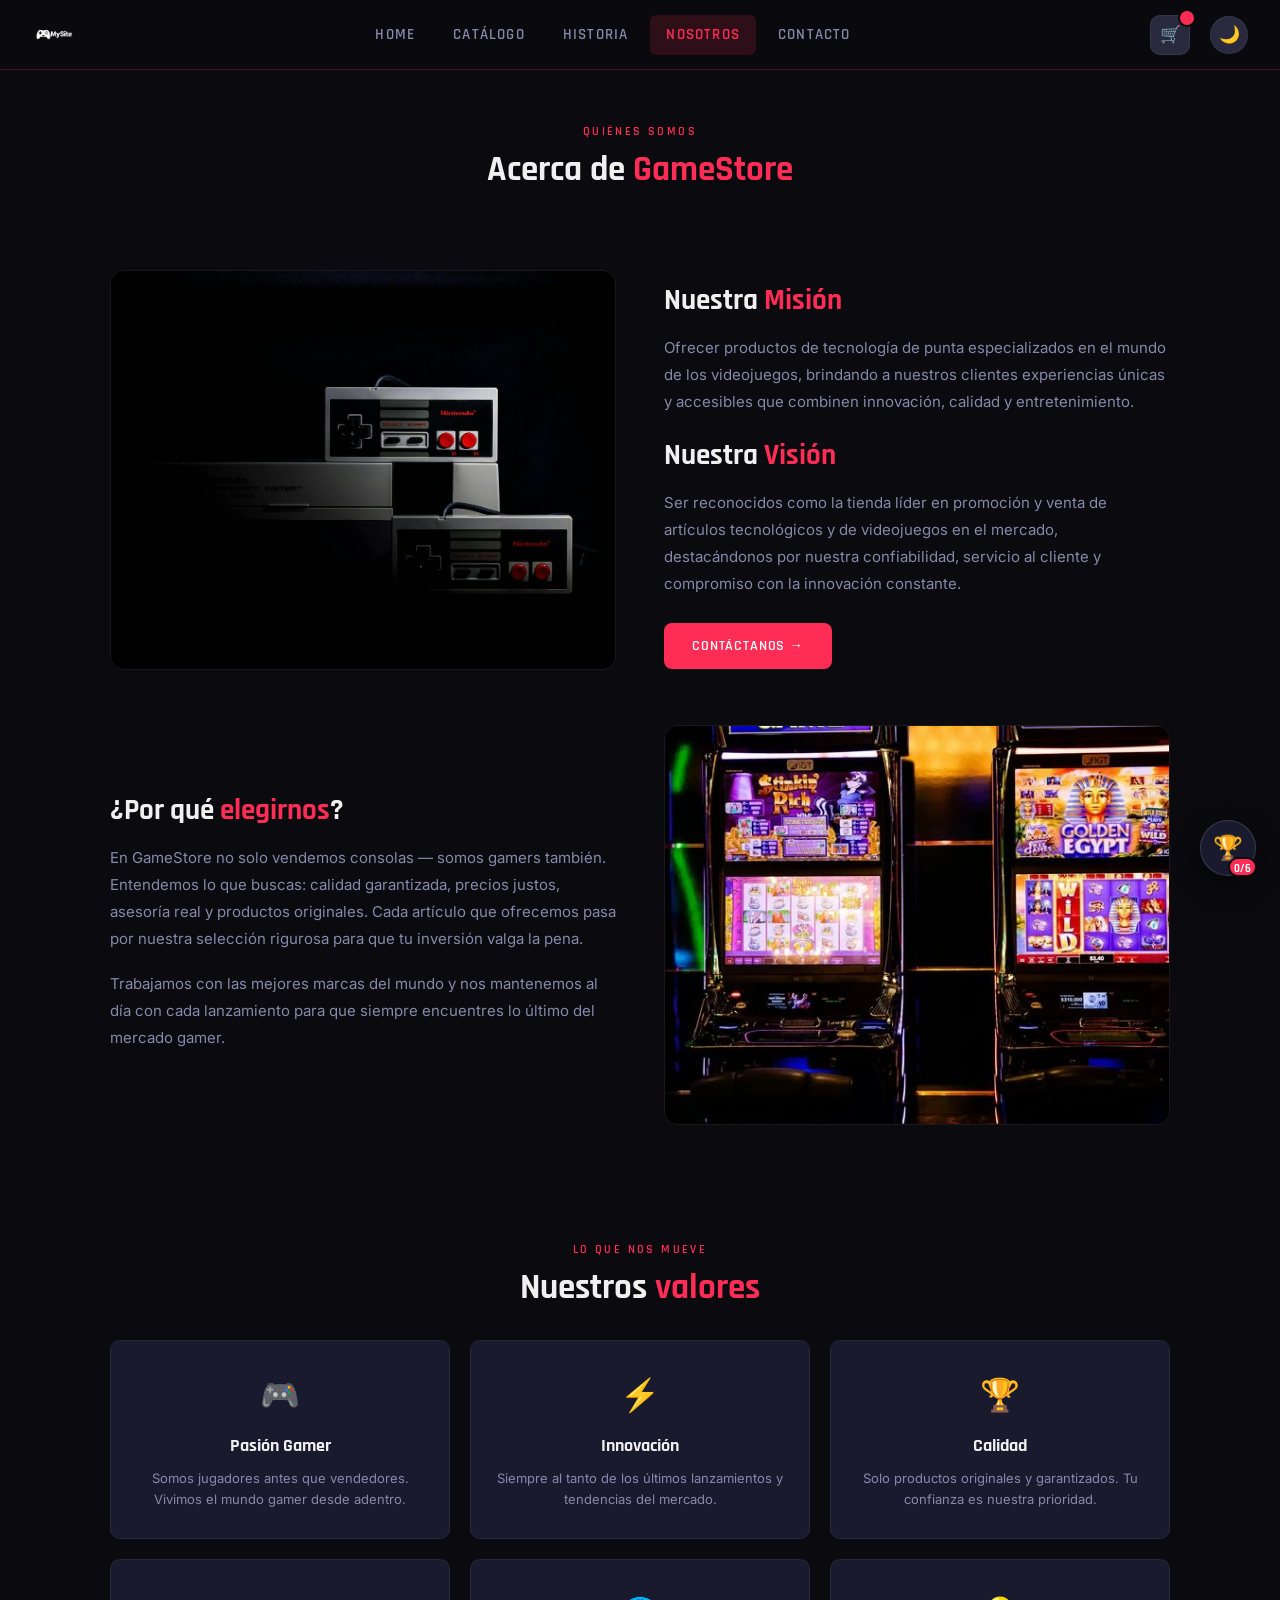
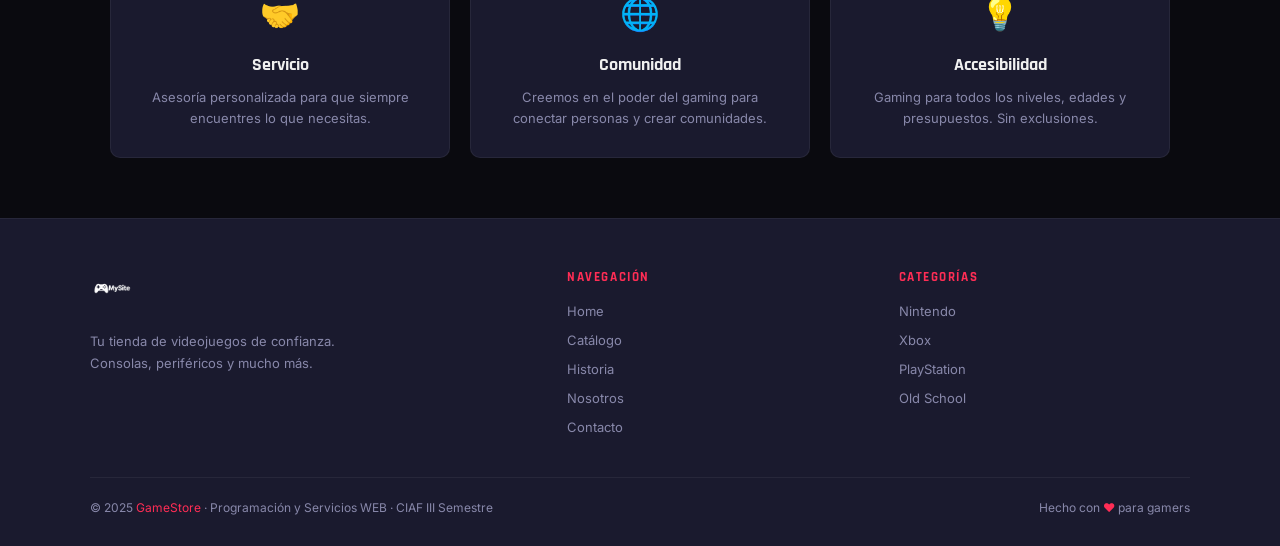
==== acerca_de.html @ be77206f "centrar texto catalogo carrusel de comnetarios visual todo" ====
<!DOCTYPE html>
<html lang="es">
<head>
  <meta charset="UTF-8" />
  <meta name="viewport" content="width=device-width, initial-scale=1.0" />
  <!-- Aplica el tema guardado ANTES de pintar la página, para evitar parpadeo -->
  <script>
  (function () {
    try {
      var t = localStorage.getItem('gs-theme');
      if (t === 'light') { document.documentElement.setAttribute('data-theme', 'light'); }
    } catch (e) {}
  })();
  </script>
  <title>GameStore — Nosotros</title>

  <!-- SEO -->
  <meta name="description" content="Conoce GameStore: la tienda de confianza para gamers de toda edad y generación. Pasión gamer, calidad garantizada." />
  <link rel="canonical" href="https://gamestore-web-tau.vercel.app/acerca_de.html" />

  <!-- Open Graph (Facebook, WhatsApp, LinkedIn...) -->
  <meta property="og:type" content="website" />
  <meta property="og:site_name" content="GameStore" />
  <meta property="og:title" content="Sobre GameStore — Pasión gamer, calidad garantizada" />
  <meta property="og:description" content="Conoce GameStore: la tienda de confianza para gamers de toda edad y generación. Pasión gamer, calidad garantizada." />
  <meta property="og:image" content="https://gamestore-web-tau.vercel.app/IMAGENES/og-image.jpg" />
  <meta property="og:image:width" content="1200" />
  <meta property="og:image:height" content="630" />
  <meta property="og:url" content="https://gamestore-web-tau.vercel.app/acerca_de.html" />
  <meta property="og:locale" content="es_CO" />

  <!-- Twitter / X Card -->
  <meta name="twitter:card" content="summary_large_image" />
  <meta name="twitter:title" content="Sobre GameStore — Pasión gamer, calidad garantizada" />
  <meta name="twitter:description" content="Conoce GameStore: la tienda de confianza para gamers de toda edad y generación. Pasión gamer, calidad garantizada." />
  <meta name="twitter:image" content="https://gamestore-web-tau.vercel.app/IMAGENES/og-image.jpg" />

  <!-- Favicon -->
  <link rel="icon" type="image/x-icon" href="IMAGENES/favicon.ico" />
  <link rel="icon" type="image/png" sizes="32x32" href="IMAGENES/favicon-32x32.png" />
  <link rel="icon" type="image/png" sizes="16x16" href="IMAGENES/favicon-16x16.png" />
  <link rel="apple-touch-icon" sizes="180x180" href="IMAGENES/apple-touch-icon.png" />
  <link rel="manifest" href="site.webmanifest" />
  <meta name="theme-color" content="#ff2d55" />
  <link rel="preconnect" href="https://fonts.googleapis.com" />
  <link rel="preconnect" href="https://fonts.gstatic.com" crossorigin />
  <link rel="stylesheet" href="https://fonts.googleapis.com/css2?family=Rajdhani:wght@500;600;700&family=Inter:wght@300;400;500;600&display=swap" />
  <link rel="stylesheet" href="estilos.css" />
</head>
<body>

  <!-- NAVBAR -->
  <a href="#main-content" class="skip-link">Saltar al contenido</a>

  <nav class="navbar">
    <a href="inicio.html" class="logo">
      <picture><source srcset="IMAGENES/mysite.webp" type="image/webp" /><img src="IMAGENES/mysite.png" alt="GameStore" class="MySiteGamesLogo" width="240" height="240" /></picture>
    </a>
    <button class="menu-toggle" id="menuToggle" aria-label="Abrir menú de navegación" aria-expanded="false" aria-controls="menu">☰</button>
    <div class="menu" id="menu">
      <a href="inicio.html">Home</a>
      <a href="grillas.html">Catálogo</a>
      <a href="historia.html">Historia</a>
      <a href="acerca_de.html" class="active">Nosotros</a>
      <a href="contacto.html">Contacto</a>
    </div>
    <div class="navbar-actions">
      <button class="theme-toggle" id="themeToggle" aria-label="Cambiar a modo claro" title="Cambiar tema">🌙</button>
    </div>
  </nav>

  <!-- HEADER -->
  <div class="section-title reveal section-title--flush-top" id="main-content">
    <span class="eyebrow">Quiénes somos</span>
    <h2>Acerca de <span>GameStore</span></h2>
  </div>

  <!-- MISIÓN + IMAGEN -->
  <div class="about-hero reveal">
    <picture><source srcset="IMAGENES/pexels-tombrand-1637438.webp" type="image/webp" /><img src="IMAGENES/pexels-tombrand-1637438.jpg" alt="Nuestra misión" width="1400" height="933" loading="lazy" /></picture>
    <div class="about-text">
      <h2>Nuestra <span>Misión</span></h2>
      <p>
        Ofrecer productos de tecnología de punta especializados en el mundo de los videojuegos,
        brindando a nuestros clientes experiencias únicas y accesibles que combinen innovación,
        calidad y entretenimiento.
      </p>
      <h2>Nuestra <span>Visión</span></h2>
      <p>
        Ser reconocidos como la tienda líder en promoción y venta de artículos tecnológicos y de
        videojuegos en el mercado, destacándonos por nuestra confiabilidad, servicio al cliente
        y compromiso con la innovación constante.
      </p>
      <a href="contacto.html" class="btn-primary btn-primary--spaced">Contáctanos →</a>
    </div>
  </div>

  <!-- VISIÓN + IMAGEN (invertida) -->
  <div class="about-hero reveal about-hero--flush-top">
    <div class="about-text">
      <h2>¿Por qué <span>elegirnos</span>?</h2>
      <p>
        En GameStore no solo vendemos consolas — somos gamers también. Entendemos lo que buscas:
        calidad garantizada, precios justos, asesoría real y productos originales. Cada artículo
        que ofrecemos pasa por nuestra selección rigurosa para que tu inversión valga la pena.
      </p>
      <p>
        Trabajamos con las mejores marcas del mundo y nos mantenemos al día con cada lanzamiento
        para que siempre encuentres lo último del mercado gamer.
      </p>
    </div>
    <picture><source srcset="IMAGENES/pexels-viniciusvieirafotografia-29825629.webp" type="image/webp" /><img src="IMAGENES/pexels-viniciusvieirafotografia-29825629.jpg" alt="Por qué elegirnos" width="533" height="800" loading="lazy" /></picture>
  </div>

  <!-- VALORES -->
  <div class="section-title reveal">
    <span class="eyebrow">Lo que nos mueve</span>
    <h2>Nuestros <span>valores</span></h2>
  </div>
  <div class="about-values">
    <div class="value-card reveal">
      <div class="icon">🎮</div>
      <h3>Pasión Gamer</h3>
      <p>Somos jugadores antes que vendedores. Vivimos el mundo gamer desde adentro.</p>
    </div>
    <div class="value-card reveal">
      <div class="icon">⚡</div>
      <h3>Innovación</h3>
      <p>Siempre al tanto de los últimos lanzamientos y tendencias del mercado.</p>
    </div>
    <div class="value-card reveal">
      <div class="icon">🏆</div>
      <h3>Calidad</h3>
      <p>Solo productos originales y garantizados. Tu confianza es nuestra prioridad.</p>
    </div>
    <div class="value-card reveal">
      <div class="icon">🤝</div>
      <h3>Servicio</h3>
      <p>Asesoría personalizada para que siempre encuentres lo que necesitas.</p>
    </div>
    <div class="value-card reveal">
      <div class="icon">🌐</div>
      <h3>Comunidad</h3>
      <p>Creemos en el poder del gaming para conectar personas y crear comunidades.</p>
    </div>
    <div class="value-card reveal">
      <div class="icon">💡</div>
      <h3>Accesibilidad</h3>
      <p>Gaming para todos los niveles, edades y presupuestos. Sin exclusiones.</p>
    </div>
  </div>

  <!-- FOOTER -->
  <footer>
    <div class="footer-grid">
      <div class="footer-brand">
        <a href="inicio.html" class="logo"><picture><source srcset="IMAGENES/mysite.webp" type="image/webp" /><img src="IMAGENES/mysite.png" alt="GameStore" width="240" height="240" loading="lazy" /></picture></a>
        <p>Tu tienda de videojuegos de confianza.<br>Consolas, periféricos y mucho más.</p>
      </div>
      <div class="footer-col">
        <h4>Navegación</h4>
        <a href="inicio.html">Home</a>
        <a href="grillas.html">Catálogo</a>
        <a href="historia.html">Historia</a>
        <a href="acerca_de.html">Nosotros</a>
        <a href="contacto.html">Contacto</a>
      </div>
      <div class="footer-col">
        <h4>Categorías</h4>
        <a href="grillas.html#nintendo">Nintendo</a>
        <a href="grillas.html#microsoft">Xbox</a>
        <a href="grillas.html#ps_sony">PlayStation</a>
        <a href="grillas.html#oldschool">Old School</a>
      </div>
    </div>
    <div class="footer-bottom">
      <p>© 2025 <span>GameStore</span> · Programación y Servicios WEB · CIAF III Semestre</p>
      <p>Hecho con <span>♥</span> para gamers</p>
    </div>
  </footer>

  <script src="js/cart.js"></script>
  <script src="js/main.js"></script>
  <script>
    GameStore.initMenuToggle();
    GameStore.initInteractions();
    GameStore.initAchievements();
    GameStoreCart.initCart();
  </script>
</body>
</html>
---- estilos.css ----
/* ============================================================
   GAMESTORE — Estilos compartidos
   Paleta: Negro profundo #0a0a0f | Rojo neón #ff2d55 | Blanco #f0f0f0
           Gris oscuro #1a1a2e | Gris medio #2a2a3e | Acento cian #00d4ff
   Tipografía: 'Rajdhani' display (gamer) + 'Inter' cuerpo
   ============================================================ */

/* Tipografía cargada desde el <head> de cada página con <link rel="preconnect"> +
   <link rel="stylesheet">, en vez de @import aquí — @import es render-blocking y
   retrasa el descubrimiento de las fuentes hasta que el navegador termina de
   descargar y parsear TODO este archivo CSS primero. */

:root {
  --bg:         #0a0a0f;
  --surface:    #1a1a2e;
  --surface2:   #2a2a3e;
  --surface2-hover: #3a3a5e;
  --red:        #ff2d55;
  --cyan:       #00d4ff;
  --white:      #f0f0f0;
  --muted:      #8888aa;
  --border:         rgba(255,255,255,0.06);
  --border-strong:  rgba(255,255,255,0.15);
  --navbar-bg:          rgba(10,10,15,0.92);
  --navbar-bg-scrolled: rgba(10,10,15,0.98);
  --radius:     10px;
  --nav-h:      70px;
}

/* ── MODO CLARO ──
   Se activa agregando data-theme="light" al <html> (lo hace main.js).
   Los colores de marca (--red) se mantienen iguales para no perder la identidad visual. */
[data-theme="light"] {
  --bg:         #f4f4f8;
  --surface:    #ffffff;
  --surface2:   #ececf3;
  --surface2-hover: #dcdce8;
  --white:      #14141f;
  --muted:      #55556e;
  --border:         rgba(10,10,15,0.09);
  --border-strong:  rgba(10,10,15,0.18);
  --navbar-bg:          rgba(255,255,255,0.90);
  --navbar-bg-scrolled: rgba(255,255,255,0.98);
}

*, *::before, *::after { margin: 0; padding: 0; box-sizing: border-box; }

/* El <picture> (agregado para servir WebP con fallback) se comporta como bloque normal,
   ocupando el mismo espacio que el <img> original. Se evita "display: contents" porque
   tiene comportamiento inconsistente dentro de layouts CSS Grid en algunos navegadores
   (rompía el grid de 2 columnas en la sección "Nosotros"). display:block es 100% robusto
   tanto en Grid como en Flexbox, ya que los hijos de un contenedor flex/grid se
   "blockifican" automáticamente sin importar el display declarado. */
picture { display: block; }

/* Foco de teclado visible y con identidad de marca — cubre TODO elemento interactivo
   del sitio de una sola vez (botones, links, tarjetas, chips...). Solo aparece en
   navegación por teclado (:focus-visible), nunca al hacer clic con mouse/touch. */
:focus-visible {
  outline: 2px solid var(--red);
  outline-offset: 3px;
  border-radius: 4px;
}

html { scroll-behavior: smooth; }

body {
  background-color: var(--bg);
  color: var(--white);
  font-family: 'Inter', sans-serif;
  font-size: 15px;
  line-height: 1.6;
  padding-top: var(--nav-h);
  transition: background-color 0.3s ease, color 0.3s ease;
}

/* ── NAVBAR ── */
.navbar {
  position: fixed;
  top: 0; left: 0;
  width: 100%;
  height: var(--nav-h);
  background: var(--navbar-bg);
  -webkit-backdrop-filter: blur(12px);
  backdrop-filter: blur(12px);
  border-bottom: 1px solid rgba(255,45,85,0.25);
  display: flex;
  align-items: center;
  justify-content: space-between;
  padding: 0 32px;
  z-index: 1000;
  transition: background-color 0.3s ease, box-shadow 0.3s ease, height 0.3s ease;
}
.navbar-actions {
  display: flex;
  align-items: center;
  gap: 8px;
}
/* El carrito se agrupó con el botón de tema en .navbar-actions, así el navbar pasa
   a tener 3 bloques reales (logo / menú / acciones) en vez de 4 sueltos — eso es lo
   que permite centrar el menú de verdad. Este layout de 3 columnas SOLO se activa en
   desktop/tablet (≥601px): el comportamiento mobile queda intacto, tal como estaba. */
@media (min-width: 601px) {
  .navbar {
    display: grid;
    grid-template-columns: auto 1fr auto;
    align-items: center;
  }
  .navbar-actions { justify-self: end; }
  .menu { justify-self: center; }
}

/* Estado que se activa por JS (initNavbarScroll) cuando el usuario baja la página */
.navbar.scrolled {
  background: var(--navbar-bg-scrolled);
  box-shadow: 0 8px 32px rgba(0,0,0,0.45);
  height: calc(var(--nav-h) - 10px);
}

.navbar .logo img { height: 44px; width: auto; display: block; transition: filter 0.3s ease; }
/* El logo es blanco (pensado para fondo oscuro); en modo claro se invierte para seguir siendo visible */
[data-theme="light"] .navbar .logo img,
[data-theme="light"] .footer-brand img {
  filter: invert(1);
}
/* Resalto de marca al pasar el cursor sobre el logo.
   IMPORTANTE: este efecto va en el <a> (contenedor), NO en el <img>, porque el <img> ya tiene
   un filter: invert() en modo claro — y el filter de CSS también altera el color del box-shadow
   si están en el mismo elemento (lo pintaría verdoso/cian en vez de rojo). Al separarlos, el
   brillo rojo se ve igual de bien en ambos temas. */
.navbar .logo, .footer-brand .logo {
  display: block;
  transition: transform 0.3s ease, box-shadow 0.3s ease, border-radius 0.3s ease;
}
/* El efecto "flotante" solo se activa en dispositivos con puntero real (mouse/trackpad).
   En touch (celular/tablet) no existe hover verdadero, así que ahí usamos :active para dar
   una respuesta visual real al tocar el logo — antes el efecto dependía 100% de hover y por
   eso nunca se veía en mobile. */
@media (hover: hover) and (pointer: fine) {
  .navbar .logo:hover, .footer-brand .logo:hover {
    transform: translateY(-5px);
    box-shadow: 0 0 28px rgba(206, 1, 1, 0.45);
    border-radius: 40px;
  }
}
.navbar .logo:active, .footer-brand .logo:active {
  transform: translateY(-3px) scale(0.96);
  box-shadow: 0 0 24px rgba(206, 1, 1, 0.45);
  border-radius: 40px;
}

.menu { display: flex; gap: 6px; align-items: center; }

.menu a {
  color: var(--muted);
  text-decoration: none;
  font-family: 'Rajdhani', sans-serif;
  font-size: 15px;
  font-weight: 600;
  letter-spacing: 0.08em;
  text-transform: uppercase;
  padding: 8px 16px;
  border-radius: 6px;
  transition: color 0.2s, background 0.2s;
}
.menu a.active { color: var(--red); background: rgba(255,45,85,0.15); }
@media (hover: hover) and (pointer: fine) {
  .menu a:hover { color: var(--white); background: rgba(255,45,85,0.15); }
}
.menu a:active { color: var(--white); background: rgba(255,45,85,0.15); }

.menu-toggle {
  display: none;
  font-size: 26px;
  cursor: pointer;
  color: var(--white);
  background: none;
  border: none;
  line-height: 1;
}

/* ── BOTÓN DE CAMBIO DE TEMA (claro/oscuro) ── */
.theme-toggle {
  width: 38px;
  height: 38px;
  display: flex;
  align-items: center;
  justify-content: center;
  font-size: 17px;
  line-height: 1;
  cursor: pointer;
  background: var(--surface2);
  border: 1px solid var(--border);
  border-radius: 50%;
  color: var(--white);
  margin-left: 12px;
  transition: background-color 0.3s ease, border-color 0.3s ease, transform 0.2s ease;
}
@media (hover: hover) and (pointer: fine) {
  .theme-toggle:hover {
    border-color: var(--red);
    transform: scale(1.08);
  }
}
.theme-toggle:active {
  border-color: var(--red);
  transform: scale(0.95);
}

/* ── CARRUSEL ── */
.carousel-inner img {
  object-fit: cover;
  width: 100%;
  height: 480px;
}
.carousel-caption-custom {
  position: absolute;
  bottom: 40px;
  left: 48px;
  text-align: left;
}
.carousel-caption-custom h2 {
  font-family: 'Rajdhani', sans-serif;
  font-size: 2.4rem;
  font-weight: 700;
  color: #fff;
  text-shadow: 0 2px 20px rgba(0,0,0,0.8);
  line-height: 1.1;
}
.carousel-caption-custom p {
  color: rgba(255,255,255,0.8);
  margin-top: 6px;
  font-size: 1rem;
}
.carousel-control-prev-icon,
.carousel-control-next-icon {
  filter: drop-shadow(0 0 4px rgba(0,0,0,0.8));
}

/* ── SECCIÓN TÍTULO ── */
.section-title {
  text-align: center;
  padding: 56px 20px 32px;
  scroll-margin-top: var(--nav-h);
}
/* Variante usada cuando la sección va justo después de la navbar (sin carrusel/hero encima) */
.section-title--flush-top { padding-top: 48px; }
.section-title .eyebrow {
  display: inline-block;
  font-family: 'Rajdhani', sans-serif;
  font-size: 12px;
  font-weight: 600;
  letter-spacing: 0.2em;
  text-transform: uppercase;
  color: var(--red);
  margin-bottom: 10px;
}
.section-title h2 {
  font-family: 'Rajdhani', sans-serif;
  font-size: 2.2rem;
  font-weight: 700;
  color: var(--white);
  line-height: 1.1;
}
.section-title h2 span { color: var(--red); }

/* ── GRID DE CATEGORÍAS ── */
.grid-container {
  display: grid;
  grid-template-columns: repeat(3, 1fr);
  gap: 20px;
  max-width: 1100px;
  margin: 0 auto;
  padding: 0 20px 60px;
}
.grid-item {
  background: var(--surface);
  border-radius: var(--radius);
  overflow: hidden;
  border: 1px solid var(--border);
  transition: transform 0.25s, border-color 0.25s, box-shadow 0.25s;
}
@media (hover: hover) and (pointer: fine) {
  .grid-item:hover {
    transform: translateY(-5px);
    border-color: rgba(255,45,85,0.5);
    box-shadow: 0 16px 40px rgba(255,45,85,0.25);
  }
}
.grid-item:active {
  border-color: rgba(255,45,85,0.5);
  box-shadow: 0 16px 40px rgba(255,45,85,0.25);
}
.grid-item img,
.grid-item video {
  width: 100%;
  height: 190px;
  object-fit: cover;
  display: block;
  transition: transform 0.4s ease;
  background: var(--surface);
}
@media (hover: hover) and (pointer: fine) {
  .grid-item:hover img,
  .grid-item:hover video {
    transform: scale(1.08);
  }
}
.grid-item:active img,
.grid-item:active video {
  transform: scale(1.08);
}
.grid-item-body { padding: 16px 18px 20px; }
.grid-item-body h3 {
  font-family: 'Rajdhani', sans-serif;
  font-size: 1.2rem;
  font-weight: 700;
  color: var(--white);
  margin-bottom: 4px;
}
.grid-item-body p { color: var(--muted); font-size: 13px; margin-bottom: 14px; }
.btn-card {
  display: inline-flex;
  align-items: center;
  gap: 6px;
  padding: 8px 18px;
  background: var(--red);
  color: #fff;
  font-family: 'Rajdhani', sans-serif;
  font-size: 13px;
  font-weight: 600;
  letter-spacing: 0.06em;
  text-transform: uppercase;
  text-decoration: none;
  border-radius: 6px;
  transition: background 0.2s, transform 0.15s;
}
@media (hover: hover) and (pointer: fine) {
  .btn-card:hover { background: #e0003f; transform: scale(1.04); color: #fff; }
}
.btn-card:active { background: #e0003f; transform: scale(0.98); color: #fff; }

/* ── FORMULARIO MULTI-PASO ── */
.form-section {
  background: var(--surface);
  max-width: 560px;
  margin: 0 auto 80px;
  padding: 36px 40px;
  border-radius: 14px;
  border: 1px solid var(--border);
  box-shadow: 0 24px 64px rgba(0,0,0,0.5);
}
/* Variante sin margen externo, usada cuando el form-section va dentro de otro contenedor con su propio espaciado (ej: contacto.html) */
.form-section--flush { margin: 0; }
/* Oculta el paso del formulario que no está activo (antes era un style="display:none" inline) */
.step-hidden { display: none; }
/* Medidas del carrusel de la página de contacto (antes estaban en un style inline) */
.contact-carousel--sized { max-width: 900px; margin: 32px auto; padding: 0 20px; }
.form-section h2 {
  font-family: 'Rajdhani', sans-serif;
  font-size: 1.6rem;
  font-weight: 700;
  text-align: center;
  margin-bottom: 20px;
  color: var(--white);
}
.steps-indicator {
  display: flex;
  justify-content: center;
  align-items: center;
  gap: 0;
  margin-bottom: 28px;
}
.step-dot {
  width: 32px; height: 32px;
  border-radius: 50%;
  background: var(--surface2);
  border: 2px solid var(--surface2);
  display: flex; align-items: center; justify-content: center;
  font-family: 'Rajdhani', sans-serif;
  font-size: 13px; font-weight: 700;
  color: var(--muted);
  transition: all 0.3s;
}
.step-dot.active { background: var(--red); border-color: var(--red); color: #fff; }
.step-dot.done  { background: transparent; border-color: var(--red); color: var(--red); }
.step-line {
  flex: 1; height: 2px;
  background: var(--surface2);
  max-width: 60px;
  transition: background 0.3s;
}
.step-line.done { background: var(--red); }

.form-group { margin-bottom: 16px; }
.form-group label {
  display: block;
  font-size: 12px;
  font-weight: 600;
  letter-spacing: 0.08em;
  text-transform: uppercase;
  color: var(--muted);
  margin-bottom: 6px;
}
.form-group input, .form-group textarea {
  width: 100%;
  padding: 11px 14px;
  background: var(--bg);
  border: 1px solid var(--border-strong);
  border-radius: 8px;
  color: var(--white);
  font-family: 'Inter', sans-serif;
  font-size: 14px;
  outline: none;
  transition: border-color 0.2s;
}
.form-group input:focus, .form-group textarea:focus {
  border-color: var(--red);
}
.form-group textarea { resize: vertical; min-height: 90px; }
.form-btns { display: flex; gap: 10px; margin-top: 20px; }
.btn-prev {
  flex: 1; padding: 11px;
  background: var(--surface2);
  color: var(--white);
  border: none; border-radius: 8px;
  font-family: 'Rajdhani', sans-serif;
  font-size: 15px; font-weight: 600;
  cursor: pointer; transition: background 0.2s;
}
@media (hover: hover) and (pointer: fine) {
  .btn-prev:hover { background: var(--surface2-hover); }
}
.btn-prev:active { background: var(--surface2-hover); }
.btn-next, .btn-submit {
  flex: 1; padding: 11px;
  background: var(--red);
  color: #fff;
  border: none; border-radius: 8px;
  font-family: 'Rajdhani', sans-serif;
  font-size: 15px; font-weight: 600;
  cursor: pointer; transition: background 0.2s;
}
@media (hover: hover) and (pointer: fine) {
  .btn-next:hover, .btn-submit:hover { background: #e0003f; }
}
.btn-next:active, .btn-submit:active { background: #e0003f; }

/* ── FOOTER ── */
footer {
  background: var(--surface);
  border-top: 1px solid var(--border);
  padding: 48px 32px 28px;
}
.footer-grid {
  max-width: 1100px;
  margin: 0 auto;
  display: grid;
  grid-template-columns: 1.5fr 1fr 1fr;
  gap: 40px;
  margin-bottom: 32px;
}
.footer-brand img { height: 44px; width: auto; transition: filter 0.3s ease; }
/* El logo del navbar vive en un contenedor flex (se ajusta solo a su contenido).
   El del footer vive dentro de una columna de grid, donde un <a> en bloque se estira
   por defecto a ocupar TODO el ancho de la columna — por eso, sin esto, el brillo del
   hover se veía como una barra alargada en vez de abrazar justo el logo, igual que en
   el navbar (misma imagen, mismas proporciones, mismo tamaño casi cuadrado). */
.footer-brand .logo { width: fit-content; margin-bottom: 12px; }
.footer-brand p { color: var(--muted); font-size: 13px; line-height: 1.7; }
.footer-col h4 {
  font-family: 'Rajdhani', sans-serif;
  font-size: 13px;
  font-weight: 700;
  letter-spacing: 0.12em;
  text-transform: uppercase;
  color: var(--red);
  margin-bottom: 14px;
}
.footer-col a {
  display: block;
  color: var(--muted);
  text-decoration: none;
  font-size: 13px;
  margin-bottom: 8px;
  transition: color 0.2s;
}
@media (hover: hover) and (pointer: fine) {
  .footer-col a:hover { color: var(--white); }
}
.footer-col a:active { color: var(--white); }
.footer-bottom {
  max-width: 1100px;
  margin: 0 auto;
  padding-top: 20px;
  border-top: 1px solid var(--border);
  display: flex;
  justify-content: space-between;
  align-items: center;
}
.footer-bottom p { color: var(--muted); font-size: 12px; }
.footer-bottom span { color: var(--red); }

/* ── ABOUT ── */
.about-hero {
  max-width: 1100px;
  margin: 48px auto;
  padding: 0 20px;
  display: grid;
  grid-template-columns: 1fr 1fr;
  gap: 48px;
  align-items: center;
}
/* Variante para cuando este bloque va inmediatamente después de otro about-hero, sin doble espacio */
.about-hero--flush-top { margin-top: 0; }
.about-hero img {
  width: 100%;
  border-radius: 14px;
  object-fit: cover;
  height: 400px;
  border: 1px solid var(--border);
}
.about-text h2 {
  font-family: 'Rajdhani', sans-serif;
  font-size: 1.8rem;
  font-weight: 700;
  color: var(--white);
  margin-bottom: 10px;
}
.about-text h2 span { color: var(--red); }
.about-text p { color: var(--muted); margin-bottom: 18px; line-height: 1.8; }
.about-values {
  max-width: 1100px;
  margin: 0 auto 60px;
  padding: 0 20px;
  display: grid;
  grid-template-columns: repeat(3, 1fr);
  gap: 20px;
}
.value-card {
  background: var(--surface);
  border: 1px solid var(--border);
  border-radius: var(--radius);
  padding: 28px 24px;
  text-align: center;
  transition: border-color 0.25s;
}
@media (hover: hover) and (pointer: fine) {
  .value-card:hover { border-color: rgba(255,45,85,0.35); }
}
.value-card:active { border-color: rgba(255,45,85,0.35); }
.value-card .icon { font-size: 2rem; margin-bottom: 12px; }
.value-card h3 {
  font-family: 'Rajdhani', sans-serif;
  font-size: 1.1rem;
  font-weight: 700;
  color: var(--white);
  margin-bottom: 8px;
}
.value-card p { color: var(--muted); font-size: 13px; }

/* ── GRILLAS (detalle categorías) ── */
.cat-hero {
  width: 100%;
  height: 320px;
  object-fit: cover;
  display: block;
}
.cat-header {
  position: relative;
  overflow: hidden;
  margin-bottom: 0;
  /* isolation:isolate crea un contexto de apilamiento propio y cerrado para esta sección.
     Es necesario porque en Android real, un <video> con aceleración por hardware puede
     pintarse en una capa de composición aparte que ignora el z-index normal y "tapa"
     el texto superpuesto (bug conocido de <video> en navegadores móviles). Al aislar el
     contexto y darle z-index explícito al overlay, forzamos al navegador a respetar el
     orden de apilamiento en vez de dejarlo a discreción del compositor de video. */
  isolation: isolate;
}
.cat-header .cat-hero { position: relative; z-index: 0; }
.cat-header-overlay {
  position: absolute;
  inset: 0;
  /* Degradado doble: el horizontal (izquierda oscura) ya existía; se le suma uno vertical
     anclado abajo, justo donde cae el texto (align-items:flex-end). El logo animado de
     Nintendo es brillante y detallado, y con un solo degradado horizontal no oscurecía lo
     suficiente esa franja inferior — el texto se enredaba visualmente con el logo de fondo,
     sobre todo en mobile donde la caja es más baja y el logo ocupa casi todo el espacio. */
  background:
    linear-gradient(to top, rgba(6,6,10,0.92) 0%, rgba(6,6,10,0.65) 38%, transparent 72%),
    linear-gradient(to right, rgba(10,10,15,0.88) 42%, transparent);
  display: flex;
  align-items: flex-end;
  padding: 32px 40px;
  z-index: 2;
}
.cat-header-overlay h2 {
  font-family: 'Rajdhani', sans-serif;
  font-size: 2.8rem;
  font-weight: 700;
  color: var(--white);
  line-height: 1;
  text-shadow: 0 2px 16px rgba(0,0,0,0.9), 0 1px 3px rgba(0,0,0,0.9);
}
.cat-header-overlay h2 span { color: var(--red); }
.cat-section {
  max-width: 1100px;
  margin: 48px auto;
  padding: 0 20px;
  display: flex;
  flex-direction: column;
  gap: 32px;
}
.cat-images { display: flex; flex-direction: column; gap: 14px; }
.cat-images img {
  width: 100%;
  border-radius: var(--radius);
  object-fit: cover;
  height: 180px;
  border: 1px solid var(--border);
  transition: border-color 0.25s;
}
@media (hover: hover) and (pointer: fine) {
  .cat-images img:hover { border-color: rgba(255,45,85,0.4); }
}
.cat-images img:active { border-color: rgba(255,45,85,0.4); }
.cat-text {
  max-width: 760px;
  margin: 0 auto;
  background: var(--surface);
  border-radius: var(--radius);
  padding: 28px 24px;
  border: 1px solid var(--border);
}
.cat-text h3 {
  font-family: 'Rajdhani', sans-serif;
  font-size: 1.3rem;
  font-weight: 700;
  color: var(--white);
  margin-bottom: 12px;
}
.cat-text p { color: var(--muted); line-height: 1.8; font-size: 14px; }
/* Etiqueta destacada bajo la descripción de cada categoría (ej: "Switch · Switch OLED...") */
.cat-text__highlight {
  color: var(--red);
  font-family: 'Rajdhani', sans-serif;
  font-weight: 700;
  font-size: 0.95rem;
  letter-spacing: 0.05em;
}
.cat-divider {
  max-width: 1100px;
  margin: 0 auto 16px;
  padding: 0 20px;
  border: none;
  border-top: 1px solid var(--border);
}

/* ── CONTACTO / HERO BANNER ── */
.contact-hero {
  background: linear-gradient(135deg, var(--surface) 0%, var(--bg) 100%);
  border-bottom: 1px solid rgba(255,45,85,0.2);
  padding: 56px 20px 48px;
  text-align: center;
}
.contact-hero h1 {
  font-family: 'Rajdhani', sans-serif;
  font-size: 2.8rem;
  font-weight: 700;
  color: var(--white);
  line-height: 1.1;
}
.contact-hero h1 span { color: var(--red); }
.contact-hero p { color: var(--muted); margin-top: 10px; max-width: 460px; margin-inline: auto; }

/* ── UTILIDADES ── */
.btn-primary {
  display: inline-flex;
  align-items: center;
  gap: 8px;
  padding: 12px 28px;
  background: var(--red);
  color: #fff;
  font-family: 'Rajdhani', sans-serif;
  font-size: 14px;
  font-weight: 600;
  letter-spacing: 0.06em;
  text-transform: uppercase;
  text-decoration: none;
  border-radius: 8px;
  border: none;
  cursor: pointer;
  transition: background 0.2s, transform 0.15s;
}
@media (hover: hover) and (pointer: fine) {
  .btn-primary:hover { background: #e0003f; transform: scale(1.03); color: #fff; }
}
.btn-primary:active { background: #e0003f; transform: scale(0.98); color: #fff; }
/* Variante con separación superior, para cuando el botón va justo debajo de un párrafo */
.btn-primary--spaced { margin-top: 8px; }
.btn-outline {
  display: inline-flex;
  align-items: center;
  gap: 8px;
  padding: 11px 26px;
  background: transparent;
  color: var(--white);
  font-family: 'Rajdhani', sans-serif;
  font-size: 14px;
  font-weight: 600;
  letter-spacing: 0.06em;
  text-transform: uppercase;
  text-decoration: none;
  border-radius: 8px;
  border: 1px solid var(--border-strong);
  cursor: pointer;
  transition: border-color 0.2s, background 0.2s;
}
@media (hover: hover) and (pointer: fine) {
  .btn-outline:hover { border-color: var(--red); background: rgba(255,45,85,0.1); color: var(--white); }
}
.btn-outline:active { border-color: var(--red); background: rgba(255,45,85,0.1); color: var(--white); }
/* Variante compacta para usar dentro de tarjetas de categoría */
.btn-outline--sm {
  padding: 8px 18px;
  font-size: 12px;
  margin-top: 6px;
}


/* ── RESPONSIVE ── */
@media (max-width: 900px) {
  .grid-container { grid-template-columns: repeat(2, 1fr); }
  .footer-grid { grid-template-columns: 1fr 1fr; }
  .about-hero { grid-template-columns: 1fr; }
  .about-values { grid-template-columns: repeat(2, 1fr); }
  .cat-section { grid-template-columns: 1fr; }
}

@media (max-width: 600px) {
  /* Navbar — layout mobile: logo | [carrito a la izq] | hamburguesa centrado | [tema a la der] */
  .navbar {
    padding: 0 16px;
    height: var(--nav-h);
    display: flex;
    align-items: center;
    justify-content: space-between;
  }
  .navbar .logo img { height: 36px; }
  .footer-brand img { height: 36px; }

  /* Hamburguesa siempre centrada en mobile */
  .menu-toggle {
    position: absolute;
    left: 50%;
    transform: translateX(-50%);
  }

  /* Navbar-actions: carrito se desplaza un poco a la izquierda */
  .navbar-actions {
    display: flex;
    align-items: center;
    gap: 6px;
  }
  .navbar-actions .cart-trigger-wrap {
    margin-right: 6px;
    order: -1;
  }

  /* En mobile el navbar NO reduce su altura al hacer scroll (solo cambia fondo/sombra),
     para no desalinear el menú desplegable que se posiciona justo debajo */
  .navbar.scrolled { height: var(--nav-h); }
  .menu {
    display: none;
    flex-direction: column;
    position: fixed;
    top: var(--nav-h);
    left: 0; right: 0;
    background: var(--navbar-bg-scrolled);
    border-bottom: 1px solid rgba(255,45,85,0.2);
    padding: 12px 0;
    gap: 0;
    z-index: 999;
  }
  .menu.active { display: flex; }
  .menu a { padding: 14px 24px; border-radius: 0; font-size: 16px; }
  .menu-toggle { display: block; }

  /* Carrusel más compacto en mobile */
  .carousel-inner img { height: 220px; }
  .carousel-caption-custom { left: 20px; bottom: 20px; }
  .carousel-caption-custom h2 { font-size: 1.4rem; }

  /* Grid */
  .grid-container { grid-template-columns: 1fr; }

  /* Footer */
  .footer-grid { grid-template-columns: 1fr; }
  .about-values { grid-template-columns: 1fr; }
  .footer-bottom { flex-direction: column; gap: 8px; text-align: center; }

  /* Formulario */
  .form-section { padding: 24px 20px; margin: 0 16px 60px; }

  /* Grillas / catálogo */
  .cat-header-overlay h2 { font-size: 1.8rem; }
  .cat-hero { height: 200px; }
}

/* ============================================================
   MICRO-INTERACCIONES — scroll-reveal, ripple en botones
   ============================================================ */

/* Scroll-reveal: estado inicial oculto/desplazado, JS agrega .is-visible al entrar en pantalla */
.reveal {
  opacity: 0;
  transform: translateY(28px);
  transition: opacity 0.7s ease, transform 0.7s ease;
}
.reveal.is-visible {
  opacity: 1;
  transform: translateY(0);
}
/* Si el usuario tiene activado "reducir movimiento" en su sistema, se respeta y no se anima */
@media (prefers-reduced-motion: reduce) {
  .reveal { opacity: 1; transform: none; transition: none; }
}

/* Efecto ripple: onda expansiva desde el punto exacto de clic */
.has-ripple {
  position: relative;
  overflow: hidden;
}
/* Las flechas del carrusel (Bootstrap) ya vienen con position:absolute para quedar
   fijas y centradas verticalmente sin importar el contenido. Como estilos.css se carga
   después que Bootstrap, el position:relative de .has-ripple (misma especificidad)
   les ganaba la pelea en el primer clic y las sacaba de su lugar. Esta regla, al tener
   una especificidad más alta (dos clases), siempre gana y restaura su posición fija. */
.carousel-control-prev.has-ripple,
.carousel-control-next.has-ripple {
  position: absolute;
}
.ripple-effect {
  position: absolute;
  border-radius: 50%;
  background: rgba(255,255,255,0.45);
  transform: scale(0);
  animation: ripple-anim 0.6s ease-out;
  pointer-events: none;
}
/* En modo claro, los botones/chips con fondo claro (var(--surface2)) o transparente
   sobre el navbar/tarjetas claras hacían que el ripple blanco fuera invisible.
   Aquí se oscurece SOLO para esos elementos; los botones rojos (--red, igual en
   ambos temas) y los controles del carrusel (sobre foto) mantienen el ripple blanco,
   que ahí sí se ve bien en cualquier tema. */
[data-theme="light"] .chip .ripple-effect,
[data-theme="light"] .quiz-option .ripple-effect,
[data-theme="light"] .cart-trigger .ripple-effect,
[data-theme="light"] .qty-btn .ripple-effect,
[data-theme="light"] .btn-prev .ripple-effect,
[data-theme="light"] .btn-outline .ripple-effect,
[data-theme="light"] .menu-toggle .ripple-effect,
[data-theme="light"] .theme-toggle .ripple-effect,
[data-theme="light"] .cart-drawer-close .ripple-effect,
[data-theme="light"] .cart-item-remove .ripple-effect,
[data-theme="light"] .badge-trigger .ripple-effect,
[data-theme="light"] .badge-panel-close .ripple-effect,
[data-theme="light"] .product-detail-btn .ripple-effect,
[data-theme="light"] .product-modal-close .ripple-effect,
[data-theme="light"] .history-card-toggle .ripple-effect {
  background: rgba(20,20,31,0.14);
}
@keyframes ripple-anim {
  to {
    transform: scale(1);
    opacity: 0;
  }
}

/* ============================================================
   BUSCADOR EN VIVO + FILTROS DE CATEGORÍA (grillas.html)
   Manejado por GameStore.initCatalogFilter()
   ============================================================ */

.catalog-controls {
  position: sticky;
  top: var(--nav-h);
  z-index: 500;
  background: var(--navbar-bg-scrolled);
  -webkit-backdrop-filter: blur(10px);
  backdrop-filter: blur(10px);
  border-bottom: 1px solid var(--border);
  padding: 16px 20px;
  display: flex;
  flex-wrap: wrap;
  align-items: center;
  gap: 16px;
  max-width: 1100px;
  margin: 0 auto 8px;
  border-radius: 0 0 var(--radius) var(--radius);
}

.search-box {
  position: relative;
  flex: 1 1 260px;
  min-width: 220px;
}
.search-icon {
  position: absolute;
  left: 12px;
  top: 50%;
  transform: translateY(-50%);
  width: 17px;
  height: 17px;
  color: var(--muted);
  pointer-events: none;
}
.search-box input {
  width: 100%;
  background: var(--surface2);
  border: 1px solid var(--border);
  border-radius: 999px;
  padding: 10px 16px 10px 38px;
  color: var(--white);
  font-family: 'Inter', sans-serif;
  font-size: 14px;
  transition: border-color 0.2s ease, background-color 0.2s ease;
}
.search-box input::placeholder { color: var(--muted); }
.search-box input:focus {
  outline: none;
  border-color: var(--red);
  background: var(--surface2-hover);
}

.filter-chips {
  display: flex;
  flex-wrap: wrap;
  gap: 8px;
}
.chip {
  background: var(--surface2);
  border: 1px solid var(--border);
  color: var(--muted);
  font-family: 'Rajdhani', sans-serif;
  font-size: 13px;
  font-weight: 600;
  letter-spacing: 0.04em;
  text-transform: uppercase;
  padding: 8px 16px;
  border-radius: 999px;
  cursor: pointer;
  transition: background-color 0.2s ease, border-color 0.2s ease, color 0.2s ease;
}
@media (hover: hover) and (pointer: fine) {
  .chip:hover { border-color: rgba(255,45,85,0.5); color: var(--white); }
}
.chip:active { border-color: rgba(255,45,85,0.5); color: var(--white); }
.chip.active {
  background: var(--red);
  border-color: var(--red);
  color: #fff;
}

/* Bloques de categoría ocultos por el filtro/búsqueda */
.category-block.is-hidden { display: none; }

.no-results {
  max-width: 480px;
  margin: 20px auto 80px;
  padding: 40px 24px;
  text-align: center;
  background: var(--surface);
  border: 1px solid var(--border);
  border-radius: var(--radius);
}
.no-results p {
  color: var(--muted);
  font-size: 15px;
  margin-bottom: 18px;
}

@media (max-width: 600px) {
  .catalog-controls {
    top: var(--nav-h);
    padding: 12px 16px;
    border-radius: 0;
    margin-bottom: 4px;
  }
  .filter-chips { gap: 6px; }
  .chip { padding: 7px 12px; font-size: 12px; }
}

/* ============================================================
   MINI-QUIZ DE RECOMENDACIÓN (inicio.html)
   Manejado por GameStore.initGamerQuiz()
   ============================================================ */

.quiz-section {
  max-width: 700px;
  margin: 0 auto 90px;
  padding: 40px 44px;
  background: var(--surface);
  border: 1px solid var(--border);
  border-radius: var(--radius);
  box-shadow: 0 24px 64px rgba(0, 0, 0, 0.45);
}

.quiz-dots {
  display: flex;
  justify-content: center;
  gap: 8px;
  margin-bottom: 28px;
}
.quiz-dot {
  width: 10px;
  height: 10px;
  border-radius: 50%;
  background: var(--surface2);
  transition: background-color 0.3s ease, transform 0.3s ease;
}
.quiz-dot.active { background: var(--red); transform: scale(1.2); }

.quiz-step.step-hidden { display: none; }

.quiz-step h3 {
  font-family: 'Rajdhani', sans-serif;
  font-size: 1.35rem;
  font-weight: 700;
  color: var(--white);
  text-align: center;
  margin-bottom: 22px;
}
/* Recibe el foco por JS al cambiar de pregunta (accesibilidad); anillo de marca en vez del azul por defecto */
.quiz-step h3:focus-visible {
  outline: 2px solid var(--red);
  outline-offset: 4px;
  border-radius: 4px;
}

.quiz-options {
  display: grid;
  grid-template-columns: 1fr 1fr;
  gap: 12px;
}
.quiz-option {
  background: var(--surface2);
  border: 1px solid var(--border);
  color: var(--white);
  font-family: 'Inter', sans-serif;
  font-size: 14px;
  padding: 16px 18px;
  border-radius: 10px;
  cursor: pointer;
  text-align: left;
  transition: border-color 0.2s ease, background-color 0.2s ease, transform 0.15s ease;
}
@media (hover: hover) and (pointer: fine) {
  .quiz-option:hover {
    border-color: var(--red);
    background: var(--surface2-hover);
    transform: translateY(-2px);
  }
}
.quiz-option:active {
  border-color: var(--red);
  background: var(--surface2-hover);
}

.quiz-result {
  display: flex;
  align-items: center;
  gap: 28px;
  animation: fade-in-up 0.5s ease;
}
.quiz-result img {
  width: 170px;
  height: 170px;
  object-fit: cover;
  border-radius: 12px;
  border: 1px solid var(--border);
  flex-shrink: 0;
}
.quiz-result-text .eyebrow { display: block; margin-bottom: 4px; }
.quiz-result-text h3 {
  font-family: 'Rajdhani', sans-serif;
  font-size: 1.9rem;
  font-weight: 700;
  color: var(--white);
  margin-bottom: 6px;
}
.quiz-result-text p { color: var(--muted); margin-bottom: 18px; font-size: 14px; }
.quiz-result-actions { display: flex; flex-wrap: wrap; gap: 12px; align-items: center; }

@keyframes fade-in-up {
  from { opacity: 0; transform: translateY(10px); }
  to { opacity: 1; transform: translateY(0); }
}

@media (max-width: 700px) {
  .quiz-section { padding: 28px 20px; margin-bottom: 60px; }
  .quiz-options { grid-template-columns: 1fr; }
  .quiz-result { flex-direction: column; text-align: center; }
  .quiz-result img { width: 140px; height: 140px; }
  .quiz-result-actions { justify-content: center; }
}

/* ============================================================
   SISTEMA DE LOGROS (badges) — activo en todas las páginas
   Manejado por GameStore.initAchievements()
   ============================================================ */

.badge-trigger {
  position: fixed;
  bottom: 24px;
  right: 24px;
  z-index: 900;
  width: 56px;
  height: 56px;
  border-radius: 50%;
  background: var(--surface);
  border: 1px solid var(--border-strong, var(--border));
  display: flex;
  align-items: center;
  justify-content: center;
  font-size: 24px;
  cursor: pointer;
  box-shadow: 0 10px 28px rgba(0, 0, 0, 0.45);
  transition: transform 0.2s ease, border-color 0.2s ease;
}
@media (hover: hover) and (pointer: fine) {
  .badge-trigger:hover { transform: scale(1.08); border-color: var(--red); }
}
.badge-trigger:active { transform: scale(0.95); border-color: var(--red); }

.badge-count {
  position: absolute;
  bottom: -2px;
  right: -2px;
  min-width: 20px;
  height: 20px;
  padding: 0 4px;
  background: var(--red);
  color: #fff;
  font-family: 'Rajdhani', sans-serif;
  font-size: 11px;
  font-weight: 700;
  line-height: 20px;
  text-align: center;
  border-radius: 999px;
  border: 2px solid var(--bg, #0a0a0f);
}

.badge-panel {
  position: fixed;
  bottom: 92px;
  right: 24px;
  width: 320px;
  max-width: calc(100vw - 32px);
  background: var(--surface);
  border: 1px solid var(--border-strong, var(--border));
  border-radius: 14px;
  box-shadow: 0 24px 64px rgba(0, 0, 0, 0.6);
  z-index: 901;
  opacity: 0;
  visibility: hidden;
  transform: translateY(12px);
  transition: opacity 0.25s ease, transform 0.25s ease, visibility 0.25s;
}
.badge-panel.open { opacity: 1; visibility: visible; transform: translateY(0); }

.badge-panel-header {
  display: flex;
  justify-content: space-between;
  align-items: center;
  padding: 16px 18px;
  border-bottom: 1px solid var(--border);
}
.badge-panel-header h3 {
  font-family: 'Rajdhani', sans-serif;
  font-size: 1rem;
  font-weight: 700;
  color: var(--white);
}
.badge-panel-close {
  background: none;
  border: none;
  color: var(--muted);
  font-size: 16px;
  cursor: pointer;
  line-height: 1;
}
@media (hover: hover) and (pointer: fine) {
  .badge-panel-close:hover { color: var(--red); }
}
.badge-panel-close:active { color: var(--red); }

.badge-panel-list { padding: 8px; max-height: 340px; overflow-y: auto; }
.badge-item {
  display: flex;
  gap: 12px;
  align-items: center;
  padding: 12px;
  border-radius: 10px;
  opacity: 0.4;
  filter: grayscale(1);
  transition: opacity 0.3s ease, filter 0.3s ease, background-color 0.3s ease;
}
.badge-item.is-unlocked {
  opacity: 1;
  filter: none;
  background: rgba(255, 45, 85, 0.08);
}
.badge-item-icon { font-size: 26px; flex-shrink: 0; }
.badge-item-text h4 {
  font-family: 'Rajdhani', sans-serif;
  font-size: 13px;
  font-weight: 700;
  color: var(--white);
  margin-bottom: 2px;
}
.badge-item-text p { font-size: 11px; color: var(--muted); line-height: 1.4; }

.badge-toast {
  position: fixed;
  top: calc(var(--nav-h, 70px) + 16px);
  right: 24px;
  max-width: 280px;
  background: var(--surface);
  border: 1px solid var(--red);
  border-radius: 12px;
  padding: 14px 18px;
  display: flex;
  gap: 12px;
  align-items: center;
  box-shadow: 0 16px 40px rgba(0, 0, 0, 0.55);
  z-index: 1100;
  font-size: 13px;
  color: var(--white);
  transform: translateX(130%);
  opacity: 0;
  transition: transform 0.35s ease, opacity 0.35s ease;
  pointer-events: none;
}
.badge-toast.show { transform: translateX(0); opacity: 1; }
.badge-toast-icon { font-size: 26px; flex-shrink: 0; }

@media (max-width: 600px) {
  .badge-trigger { bottom: 16px; right: 16px; width: 50px; height: 50px; font-size: 20px; }
  .badge-panel { bottom: 78px; right: 16px; }
  .badge-toast { right: 16px; left: 16px; max-width: none; }
}

/* ── Código Konami: overlay a pantalla completa ── */
.konami-fx {
  position: fixed;
  inset: 0;
  z-index: 1200;
  display: flex;
  align-items: center;
  justify-content: center;
  background: radial-gradient(circle, rgba(255, 45, 85, 0.28) 0%, rgba(10, 10, 15, 0.94) 70%);
  opacity: 0;
  pointer-events: none;
  transition: opacity 0.5s ease;
  padding: 20px;
  text-align: center;
}
.konami-fx.show { opacity: 1; }
.konami-fx-text {
  font-family: 'Rajdhani', sans-serif;
  font-weight: 700;
  font-size: 1.8rem;
  color: #fff;
  text-shadow: 0 0 24px var(--red);
  animation: konami-pulse 1.2s ease infinite;
}
.konami-fx-text span { display: block; color: var(--red); font-size: 1.15rem; margin-top: 10px; }
@keyframes konami-pulse {
  0%, 100% { transform: scale(1); }
  50% { transform: scale(1.05); }
}
@media (prefers-reduced-motion: reduce) {
  .konami-fx-text { animation: none; }
  .badge-toast, .badge-panel, .badge-trigger { transition: none; }
}
@media (max-width: 600px) {
  .konami-fx-text { font-size: 1.3rem; }
  .konami-fx-text span { font-size: 1rem; }
}
/* ============================================================
   HISTORIA DE LOS VIDEOJUEGOS (historia.html)
   Timeline de eras + tarjetas de compañía expandibles
   Manejado por GameStore.initHistoryTimeline()
   ============================================================ */

.history-intro {
  max-width: 720px;
  margin: 14px auto 0;
  color: var(--muted);
  font-size: 15px;
  line-height: 1.7;
  text-align: center;
}

/* ── Navegación por era ── */
.history-timeline {
  max-width: 900px;
  margin: 40px auto 70px;
  padding: 0 20px;
  display: flex;
  justify-content: space-between;
  gap: 12px;
  position: relative;
}
.history-timeline::before {
  content: '';
  position: absolute;
  top: 7px;
  left: 32px;
  right: 32px;
  height: 2px;
  background: var(--border);
  z-index: 0;
}
.history-timeline-item {
  position: relative;
  z-index: 1;
  flex: 1;
  display: flex;
  flex-direction: column;
  align-items: center;
  text-align: center;
  text-decoration: none;
  gap: 6px;
}
.history-timeline-dot {
  width: 14px;
  height: 14px;
  border-radius: 50%;
  background: var(--surface2);
  border: 2px solid var(--red);
  transition: transform 0.2s ease, background-color 0.2s ease;
}
.history-timeline-label {
  font-family: 'Rajdhani', sans-serif;
  font-weight: 700;
  font-size: 14px;
  color: var(--white);
}
.history-timeline-years {
  font-size: 11px;
  color: var(--muted);
}
@media (hover: hover) and (pointer: fine) {
  .history-timeline-item:hover .history-timeline-dot { background: var(--red); transform: scale(1.25); }
}
.history-timeline-item:active .history-timeline-dot { background: var(--red); transform: scale(1.15); }

/* ── Grid de tarjetas de compañía ── */
.history-grid {
  max-width: 1100px;
  margin: 0 auto 60px;
  padding: 0 20px;
  display: grid;
  grid-template-columns: 1fr 1fr;
  gap: 24px;
}

.history-card {
  background: var(--surface);
  border: 1px solid var(--border);
  border-radius: var(--radius);
  overflow: hidden;
  transition: opacity 0.6s ease, transform 0.6s ease, border-color 0.25s ease;
  scroll-margin-top: calc(var(--nav-h) + 16px);
}
.history-card.is-open { border-color: rgba(255,45,85,0.4); }

.history-card-toggle {
  width: 100%;
  background: none;
  border: none;
  cursor: pointer;
  padding: 22px 24px;
  display: flex;
  align-items: center;
  justify-content: space-between;
  gap: 16px;
  text-align: left;
}
.history-card-head {
  display: flex;
  align-items: center;
  gap: 16px;
}
.history-year {
  flex-shrink: 0;
  font-family: 'Rajdhani', sans-serif;
  font-weight: 700;
  font-size: 13px;
  color: var(--red);
  background: rgba(255,45,85,0.12);
  border: 1px solid rgba(255,45,85,0.3);
  border-radius: 999px;
  padding: 4px 12px;
}
.history-card-head h3 {
  font-family: 'Rajdhani', sans-serif;
  font-size: 1.3rem;
  font-weight: 700;
  color: var(--white);
}
.history-tagline {
  font-size: 13px;
  color: var(--muted);
  margin-top: 2px;
}
.history-toggle-icon {
  flex-shrink: 0;
  width: 32px;
  height: 32px;
  display: flex;
  align-items: center;
  justify-content: center;
  border-radius: 50%;
  background: var(--surface2);
  color: var(--white);
  font-size: 18px;
  font-weight: 700;
  transition: transform 0.3s ease, background-color 0.3s ease;
}
.history-card.is-open .history-toggle-icon {
  transform: rotate(45deg);
  background: var(--red);
}

.history-card-body {
  max-height: 0;
  overflow: hidden;
  padding: 0 24px;
  transition: max-height 0.4s ease, padding 0.4s ease;
}
.history-card.is-open .history-card-body {
  max-height: 2000px;
  padding: 0 24px 26px;
}
.history-card-body p {
  color: var(--muted);
  font-size: 14px;
  line-height: 1.75;
  margin-bottom: 16px;
}
.history-card-body strong { color: var(--white); }
.history-card-body em { color: var(--red); font-style: normal; }

.history-block { margin-bottom: 16px; }
.history-block h4 {
  font-family: 'Rajdhani', sans-serif;
  font-size: 12px;
  font-weight: 700;
  letter-spacing: 0.05em;
  text-transform: uppercase;
  color: var(--muted);
  margin-bottom: 10px;
}
.history-tags {
  display: flex;
  flex-wrap: wrap;
  gap: 8px;
}
.history-tags span {
  background: var(--surface2);
  border: 1px solid var(--border);
  color: var(--white);
  font-size: 12px;
  padding: 6px 12px;
  border-radius: 999px;
}

.history-fact {
  background: rgba(255,45,85,0.08);
  border: 1px solid rgba(255,45,85,0.25);
  border-radius: 10px;
  padding: 14px 16px;
  font-size: 13px;
  color: var(--muted);
  line-height: 1.6;
}
.history-fact strong { color: var(--white); }

/* ── CTA final ── */
.history-cta {
  max-width: 700px;
  margin: 0 auto 90px;
  padding: 48px 40px;
  text-align: center;
  background: var(--surface);
  border: 1px solid var(--border);
  border-radius: var(--radius);
}
.history-cta h3 {
  font-family: 'Rajdhani', sans-serif;
  font-size: 1.6rem;
  font-weight: 700;
  color: var(--white);
  margin-bottom: 10px;
}
.history-cta p {
  color: var(--muted);
  font-size: 14px;
  margin-bottom: 22px;
}

@media (max-width: 800px) {
  .history-grid { grid-template-columns: 1fr; padding: 0 16px; }
  .history-timeline { flex-direction: column; align-items: flex-start; gap: 20px; padding: 0 24px; }
  .history-timeline::before { top: 0; bottom: 0; left: 6px; right: auto; width: 2px; height: auto; }
  .history-timeline-item { flex-direction: row; text-align: left; }
  .history-card-toggle { padding: 18px; }
  .history-card-head h3 { font-size: 1.1rem; }
  .history-cta { padding: 32px 24px; margin-bottom: 60px; }
}
/* ============================================================
   CATÁLOGO DE PRODUCTOS (grillas.html)
   Grid de tarjetas + modal de detalle
   Manejado por GameStoreCatalog.initProductGrids() / initProductModal()
   ============================================================ */

.product-grid {
  display: grid;
  grid-template-columns: repeat(3, 1fr);
  gap: 20px;
  margin-top: 8px;
}
@media (max-width: 900px) {
  .product-grid { grid-template-columns: repeat(2, 1fr); }
}

.product-card {
  background: var(--surface);
  border: 1px solid var(--border);
  border-radius: 14px;
  overflow: hidden;
  display: flex;
  flex-direction: column;
  transition: opacity 0.6s ease, transform 0.25s ease, border-color 0.25s ease, box-shadow 0.25s ease;
}
@media (hover: hover) and (pointer: fine) {
  .product-card:hover {
    border-color: rgba(255,45,85,0.5);
    transform: translateY(-4px);
    box-shadow: 0 16px 40px rgba(255,45,85,0.25);
  }
}
.product-card:active {
  border-color: rgba(255,45,85,0.5);
  box-shadow: 0 16px 40px rgba(255,45,85,0.25);
}

.product-card-img {
  position: relative;
  cursor: pointer;
  aspect-ratio: 4 / 3;
  overflow: hidden;
  background: var(--surface2);
}
.product-card-img img {
  width: 100%;
  height: 100%;
  object-fit: cover;
  transition: transform 0.4s ease;
}
@media (hover: hover) and (pointer: fine) {
  .product-card:hover .product-card-img img { transform: scale(1.06); }
}

.product-card-body {
  padding: 16px 18px 18px;
  display: flex;
  flex-direction: column;
  flex: 1;
}
.product-type {
  font-family: 'Rajdhani', sans-serif;
  font-size: 11px;
  font-weight: 700;
  letter-spacing: 0.05em;
  text-transform: uppercase;
  color: var(--red);
  margin-bottom: 6px;
}
.product-card-body h3 {
  font-family: 'Rajdhani', sans-serif;
  font-size: 1.05rem;
  font-weight: 700;
  color: var(--white);
  line-height: 1.3;
  margin-bottom: 8px;
}
.product-price {
  font-family: 'Rajdhani', sans-serif;
  font-size: 1.2rem;
  font-weight: 700;
  color: var(--white);
  margin-bottom: 14px;
}
.product-detail-btn { margin-top: auto; width: 100%; text-align: center; }

/* ── Modal de detalle de producto ── */
.product-modal {
  position: fixed;
  inset: 0;
  z-index: 1300;
  display: flex;
  align-items: center;
  justify-content: center;
  padding: 20px;
  opacity: 0;
  visibility: hidden;
  transition: opacity 0.3s ease, visibility 0.3s ease;
}
.product-modal.open { opacity: 1; visibility: visible; }

.product-modal-overlay {
  position: absolute;
  inset: 0;
  background: rgba(5,5,10,0.8);
  -webkit-backdrop-filter: blur(6px);
  backdrop-filter: blur(6px);
}

.product-modal-content {
  position: relative;
  background: var(--surface);
  border: 1px solid var(--border-strong, var(--border));
  border-radius: var(--radius);
  max-width: 780px;
  width: 100%;
  max-height: 88vh;
  overflow-y: auto;
  transform: scale(0.94) translateY(10px);
  transition: transform 0.3s ease;
}
.product-modal.open .product-modal-content { transform: scale(1) translateY(0); }

.product-modal-close {
  position: absolute;
  top: 14px;
  right: 14px;
  z-index: 2;
  width: 36px;
  height: 36px;
  border-radius: 50%;
  background: rgba(10,10,15,0.6);
  border: 1px solid var(--border);
  color: var(--white);
  font-size: 16px;
  cursor: pointer;
  display: flex;
  align-items: center;
  justify-content: center;
}
@media (hover: hover) and (pointer: fine) {
  .product-modal-close:hover { border-color: var(--red); color: var(--red); }
}
.product-modal-close:active { border-color: var(--red); color: var(--red); }

.product-modal-body {
  display: grid;
  grid-template-columns: 1fr 1fr;
}
.product-modal-img { aspect-ratio: 4 / 3; overflow: hidden; }
.product-modal-img img { width: 100%; height: 100%; object-fit: cover; }

.product-modal-info { padding: 32px; display: flex; flex-direction: column; }
.product-modal-info h2 {
  font-family: 'Rajdhani', sans-serif;
  font-size: 1.6rem;
  font-weight: 700;
  color: var(--white);
  margin: 6px 0 10px;
}
.product-modal-price {
  font-family: 'Rajdhani', sans-serif;
  font-size: 1.6rem;
  font-weight: 700;
  color: var(--red);
  margin-bottom: 16px;
}
.product-modal-desc { color: var(--muted); font-size: 14px; line-height: 1.7; margin-bottom: 18px; }
.product-modal-specs { margin-bottom: 24px; }
.product-modal-specs li {
  list-style: none;
  color: var(--muted);
  font-size: 13px;
  padding-left: 20px;
  position: relative;
  margin-bottom: 8px;
  line-height: 1.5;
}
.product-modal-specs li::before {
  content: '✓';
  position: absolute;
  left: 0;
  color: var(--red);
  font-weight: 700;
}
.product-modal-info .btn-primary { margin-top: auto; }

body.modal-open { overflow: hidden; }

@media (max-width: 700px) {
  .product-modal-body { grid-template-columns: 1fr; }
  .product-modal-info { padding: 22px; }
  .product-grid { display: grid; grid-template-columns: repeat(2, 1fr); gap: 14px; }
}

/* ============================================================
   CARRITO DE COMPRAS — activo en todas las páginas
   Manejado por GameStoreCart.initCart() / .addItem()
   ============================================================ */

.cart-trigger-wrap {
  position: relative;
  display: inline-flex;
}
.cart-trigger {
  position: relative;
  background: var(--surface2);
  border: 1px solid var(--border);
  border-radius: 10px;
  width: 40px;
  height: 40px;
  display: flex;
  align-items: center;
  justify-content: center;
  font-size: 17px;
  cursor: pointer;
  transition: border-color 0.2s ease, transform 0.2s ease;
}
@media (hover: hover) and (pointer: fine) {
  .cart-trigger:hover { border-color: var(--red); }
}
.cart-trigger:active { border-color: var(--red); transform: scale(0.94); }

.cart-count {
  position: absolute;
  top: -6px;
  right: -6px;
  min-width: 18px;
  height: 18px;
  padding: 0 4px;
  background: var(--red);
  color: #fff;
  font-family: 'Rajdhani', sans-serif;
  font-size: 10px;
  font-weight: 700;
  line-height: 18px;
  text-align: center;
  border-radius: 999px;
  border: 2px solid var(--bg, #0a0a0f);
  z-index: 1;
}

@keyframes cart-bump {
  0%, 100% { transform: scale(1); }
  40% { transform: scale(1.2); }
  70% { transform: scale(0.95); }
}
.cart-trigger-wrap.cart-bump { animation: cart-bump 0.4s ease; }
@media (prefers-reduced-motion: reduce) {
  .cart-trigger-wrap.cart-bump { animation: none; }
}

/* ── Drawer lateral ── */
.cart-drawer {
  position: fixed;
  inset: 0;
  z-index: 1400;
  visibility: hidden;
  pointer-events: none;
}
.cart-drawer.open { visibility: visible; pointer-events: auto; }

.cart-drawer-overlay {
  position: absolute;
  inset: 0;
  background: rgba(5,5,10,0.75);
  -webkit-backdrop-filter: blur(4px);
  backdrop-filter: blur(4px);
  opacity: 0;
  transition: opacity 0.3s ease;
}
.cart-drawer.open .cart-drawer-overlay { opacity: 1; }

.cart-drawer-panel {
  position: absolute;
  top: 0; right: 0;
  height: 100%;
  width: 400px;
  max-width: 90vw;
  background: var(--surface);
  border-left: 1px solid var(--border-strong, var(--border));
  display: flex;
  flex-direction: column;
  transform: translateX(100%);
  transition: transform 0.35s ease;
}
.cart-drawer.open .cart-drawer-panel { transform: translateX(0); }

.cart-drawer-header {
  display: flex;
  align-items: center;
  justify-content: space-between;
  padding: 20px 22px;
  border-bottom: 1px solid var(--border);
}
.cart-drawer-header h3 {
  font-family: 'Rajdhani', sans-serif;
  font-size: 1.2rem;
  font-weight: 700;
  color: var(--white);
}
.cart-drawer-close {
  background: none;
  border: none;
  color: var(--muted);
  font-size: 18px;
  cursor: pointer;
  line-height: 1;
}
@media (hover: hover) and (pointer: fine) {
  .cart-drawer-close:hover { color: var(--red); }
}
.cart-drawer-close:active { color: var(--red); }

.cart-drawer-items {
  flex: 1;
  overflow-y: auto;
  padding: 12px;
}

.cart-empty {
  padding: 60px 20px;
  text-align: center;
  color: var(--muted);
  font-size: 14px;
  line-height: 1.7;
}

.cart-item {
  display: flex;
  align-items: center;
  gap: 12px;
  padding: 12px;
  border-radius: 10px;
  transition: background-color 0.2s ease;
}
@media (hover: hover) and (pointer: fine) {
  .cart-item:hover { background: var(--surface2); }
}
.cart-item picture {
  width: 64px;
  height: 64px;
  border-radius: 8px;
  overflow: hidden;
  flex-shrink: 0;
  border: 1px solid var(--border);
}
.cart-item img { width: 100%; height: 100%; object-fit: cover; }

.cart-item-info { flex: 1; min-width: 0; }
.cart-item-info h4 {
  font-family: 'Rajdhani', sans-serif;
  font-size: 13px;
  font-weight: 700;
  color: var(--white);
  white-space: nowrap;
  overflow: hidden;
  text-overflow: ellipsis;
  margin-bottom: 2px;
}
.cart-item-price {
  font-family: 'Rajdhani', sans-serif;
  font-size: 13px;
  font-weight: 700;
  color: var(--red);
  margin-bottom: 6px;
}
.cart-item-qty {
  display: flex;
  align-items: center;
  gap: 10px;
}
.qty-btn {
  width: 22px;
  height: 22px;
  border-radius: 6px;
  background: var(--surface2);
  border: 1px solid var(--border);
  color: var(--white);
  font-size: 13px;
  line-height: 1;
  cursor: pointer;
  display: flex;
  align-items: center;
  justify-content: center;
}
@media (hover: hover) and (pointer: fine) {
  .qty-btn:hover { border-color: var(--red); }
}
.qty-btn:active { border-color: var(--red); }
.cart-item-qty span { font-size: 13px; color: var(--white); min-width: 14px; text-align: center; }

.cart-item-remove {
  background: none;
  border: none;
  color: var(--muted);
  font-size: 14px;
  cursor: pointer;
  flex-shrink: 0;
  padding: 4px;
}
@media (hover: hover) and (pointer: fine) {
  .cart-item-remove:hover { color: var(--red); }
}
.cart-item-remove:active { color: var(--red); }

.cart-drawer-footer {
  padding: 18px 22px 22px;
  border-top: 1px solid var(--border);
}
.cart-drawer-total {
  display: flex;
  justify-content: space-between;
  font-family: 'Rajdhani', sans-serif;
  font-size: 1.1rem;
  font-weight: 700;
  color: var(--white);
  margin-bottom: 14px;
}
.cart-drawer-total span { color: var(--red); }
.cart-drawer-footer .btn-primary { width: 100%; text-align: center; margin-bottom: 10px; }
.cart-drawer-footer .btn-outline--sm { width: 100%; text-align: center; }

@media (max-width: 500px) {
  .cart-drawer-panel { width: 100%; max-width: 100vw; }
}

/* ── Confirmación "agregado al carrito" — más vistosa que un toast genérico ── */
.cart-added-toast {
  position: fixed;
  top: calc(var(--nav-h, 70px) + 18px);
  left: 50%;
  z-index: 1500;
  display: flex;
  align-items: center;
  gap: 14px;
  background: var(--surface);
  border: 1px solid var(--red);
  border-radius: 14px;
  padding: 14px 22px 14px 14px;
  box-shadow: 0 20px 50px rgba(255,45,85,0.25), 0 8px 24px rgba(0,0,0,0.4);
  transform: translate(-50%, -20px) scale(0.95);
  opacity: 0;
  pointer-events: none;
  transition: transform 0.4s cubic-bezier(0.34, 1.56, 0.64, 1), opacity 0.3s ease;
  max-width: calc(100vw - 32px);
}
.cart-added-toast.show {
  transform: translate(-50%, 0) scale(1);
  opacity: 1;
}

.cart-added-toast-img {
  position: relative;
  width: 56px;
  height: 56px;
  border-radius: 10px;
  overflow: hidden;
  border: 1px solid var(--border);
  flex-shrink: 0;
}
.cart-added-toast-img img { width: 100%; height: 100%; object-fit: cover; }
.cart-added-toast-check {
  position: absolute;
  bottom: -4px;
  right: -4px;
  width: 22px;
  height: 22px;
  background: var(--red);
  color: #fff;
  border-radius: 50%;
  border: 2px solid var(--surface);
  display: flex;
  align-items: center;
  justify-content: center;
  font-size: 12px;
  font-weight: 700;
  transform: scale(0);
  transition: transform 0.3s ease 0.15s;
}
.cart-added-toast.show .cart-added-toast-check { transform: scale(1); }

.cart-added-toast-text { display: flex; flex-direction: column; gap: 2px; min-width: 0; }
.cart-added-toast-text strong {
  font-family: 'Rajdhani', sans-serif;
  font-size: 14px;
  font-weight: 700;
  color: var(--red);
  text-transform: uppercase;
  letter-spacing: 0.03em;
}
.cart-added-toast-text span {
  font-size: 13px;
  color: var(--white);
  white-space: nowrap;
  overflow: hidden;
  text-overflow: ellipsis;
  max-width: 260px;
}

@media (prefers-reduced-motion: reduce) {
  .cart-added-toast { transition: opacity 0.3s ease; }
  .cart-added-toast-check { transition: none; }
}

@media (max-width: 600px) {
  .cart-added-toast { padding: 12px 18px 12px 12px; gap: 12px; }
  .cart-added-toast-img { width: 46px; height: 46px; }
  .cart-added-toast-text span { max-width: 180px; }
}
/* ============================================================
   TESTIMONIOS — carrusel de reseñas (prueba social, inicio.html)
   Mismo mecanismo que el hero (Bootstrap Carousel vía GameStore.initCarousel),
   pero con controles y puntos propios: los del hero están pensados para ir
   sobre una foto oscura, y esta sección vive sobre el fondo normal de la
   página, que sí cambia entre modo claro/oscuro.
   ============================================================ */
.testimonials-wrap {
  max-width: 720px;
  margin: 0 auto 80px;
  padding: 0 20px;
  position: relative;
}
.testimonial-card {
  background: var(--surface);
  border: 1px solid var(--border);
  border-radius: var(--radius);
  padding: 44px 40px 32px;
  text-align: center;
  position: relative;
}
.testimonial-quote-mark {
  position: absolute;
  top: 8px;
  left: 24px;
  font-family: 'Rajdhani', sans-serif;
  font-size: 4rem;
  font-weight: 700;
  color: var(--red);
  opacity: 0.35;
  line-height: 1;
  -webkit-user-select: none;
  user-select: none;
}
.testimonial-stars {
  color: var(--red);
  font-size: 1.1rem;
  letter-spacing: 2px;
  margin-bottom: 14px;
}
.testimonial-text {
  color: var(--white);
  font-size: 1rem;
  line-height: 1.7;
  margin-bottom: 24px;
  min-height: 90px;
}
.testimonial-author {
  display: flex;
  align-items: center;
  justify-content: center;
  gap: 12px;
}
.testimonial-avatar {
  width: 44px;
  height: 44px;
  border-radius: 50%;
  display: flex;
  align-items: center;
  justify-content: center;
  font-family: 'Rajdhani', sans-serif;
  font-weight: 700;
  font-size: 15px;
  color: #fff;
  flex-shrink: 0;
}
.testimonial-avatar--red { background: var(--red); }
.testimonial-avatar--cyan { background: var(--cyan); color: #0a0a0f; }
.testimonial-author-text { text-align: left; }
.testimonial-author-text h4 {
  font-family: 'Rajdhani', sans-serif;
  font-size: 14px;
  font-weight: 700;
  color: var(--white);
}
.testimonial-tag {
  font-size: 12px;
  color: var(--muted);
}

/* ── Controles prev/next propios: mismo lenguaje visual que .theme-toggle / .cart-trigger
   (círculo var(--surface2) + borde), en vez del ícono blanco fijo de Bootstrap que no se
   adapta al tema. El ícono se dibuja con CSS (borde rotado) para que sí responda a
   var(--white)/var(--red) en modo claro y oscuro. ── */
.testimonials-carousel { padding: 0 8px; }
.testimonials-carousel .carousel-control-prev,
.testimonials-carousel .carousel-control-next {
  position: absolute;
  top: 50%;
  transform: translateY(-50%);
  width: 40px;
  height: 40px;
  background: var(--surface2);
  border: 1px solid var(--border-strong, var(--border));
  border-radius: 50%;
  opacity: 1;
  transition: border-color 0.2s ease, transform 0.2s ease;
}
.testimonials-carousel .carousel-control-prev { left: -8px; }
.testimonials-carousel .carousel-control-next { right: -8px; }
@media (hover: hover) and (pointer: fine) {
  .testimonials-carousel .carousel-control-prev:hover,
  .testimonials-carousel .carousel-control-next:hover {
    border-color: var(--red);
    transform: translateY(-50%) scale(1.08);
  }
}
.testimonials-carousel .carousel-control-prev:active,
.testimonials-carousel .carousel-control-next:active {
  transform: translateY(-50%) scale(0.94);
}
.testimonials-carousel .carousel-control-prev-icon,
.testimonials-carousel .carousel-control-next-icon {
  width: 8px;
  height: 8px;
  background-image: none;
  border-style: solid;
  border-color: var(--white);
  border-width: 0 2px 2px 0;
  transition: border-color 0.2s ease;
}
.testimonials-carousel .carousel-control-prev-icon { transform: rotate(135deg); margin-left: 3px; }
.testimonials-carousel .carousel-control-next-icon { transform: rotate(-45deg); margin-right: 3px; }
@media (hover: hover) and (pointer: fine) {
  .testimonials-carousel .carousel-control-prev:hover .carousel-control-prev-icon,
  .testimonials-carousel .carousel-control-next:hover .carousel-control-next-icon {
    border-color: var(--red);
  }
}

/* ── Puntos indicadores: mismo lenguaje visual que .quiz-dot ── */
.testimonial-dots {
  position: static;
  margin: 0 0 20px;
  display: flex;
  justify-content: center;
  gap: 8px;
}
.testimonial-dots [data-bs-target] {
  width: 8px;
  height: 8px;
  border-radius: 50%;
  background: var(--surface2);
  border: none;
  opacity: 1;
  text-indent: -9999px;
  transition: background 0.2s ease, transform 0.2s ease;
}
.testimonial-dots [data-bs-target].active {
  background: var(--red);
  transform: scale(1.25);
}

@media (max-width: 600px) {
  .testimonial-card { padding: 36px 24px 26px; }
  .testimonial-text { font-size: 14px; min-height: 120px; }
  .testimonials-carousel .carousel-control-prev { left: -4px; }
  .testimonials-carousel .carousel-control-next { right: -4px; }
}
/* ============================================================
   SKIP LINK — accesibilidad para navegación por teclado
   Invisible hasta que se recibe foco (Tab), permite saltar el menú
   e ir directo al contenido principal de cada página.
   ============================================================ */
.skip-link {
  position: absolute;
  top: -60px;
  left: 12px;
  z-index: 10000;
  background: var(--red);
  color: #fff;
  font-family: 'Rajdhani', sans-serif;
  font-weight: 700;
  font-size: 14px;
  letter-spacing: 0.03em;
  padding: 12px 20px;
  border-radius: 8px;
  text-decoration: none;
  transition: top 0.2s ease;
}
.skip-link:focus {
  top: 12px;
}
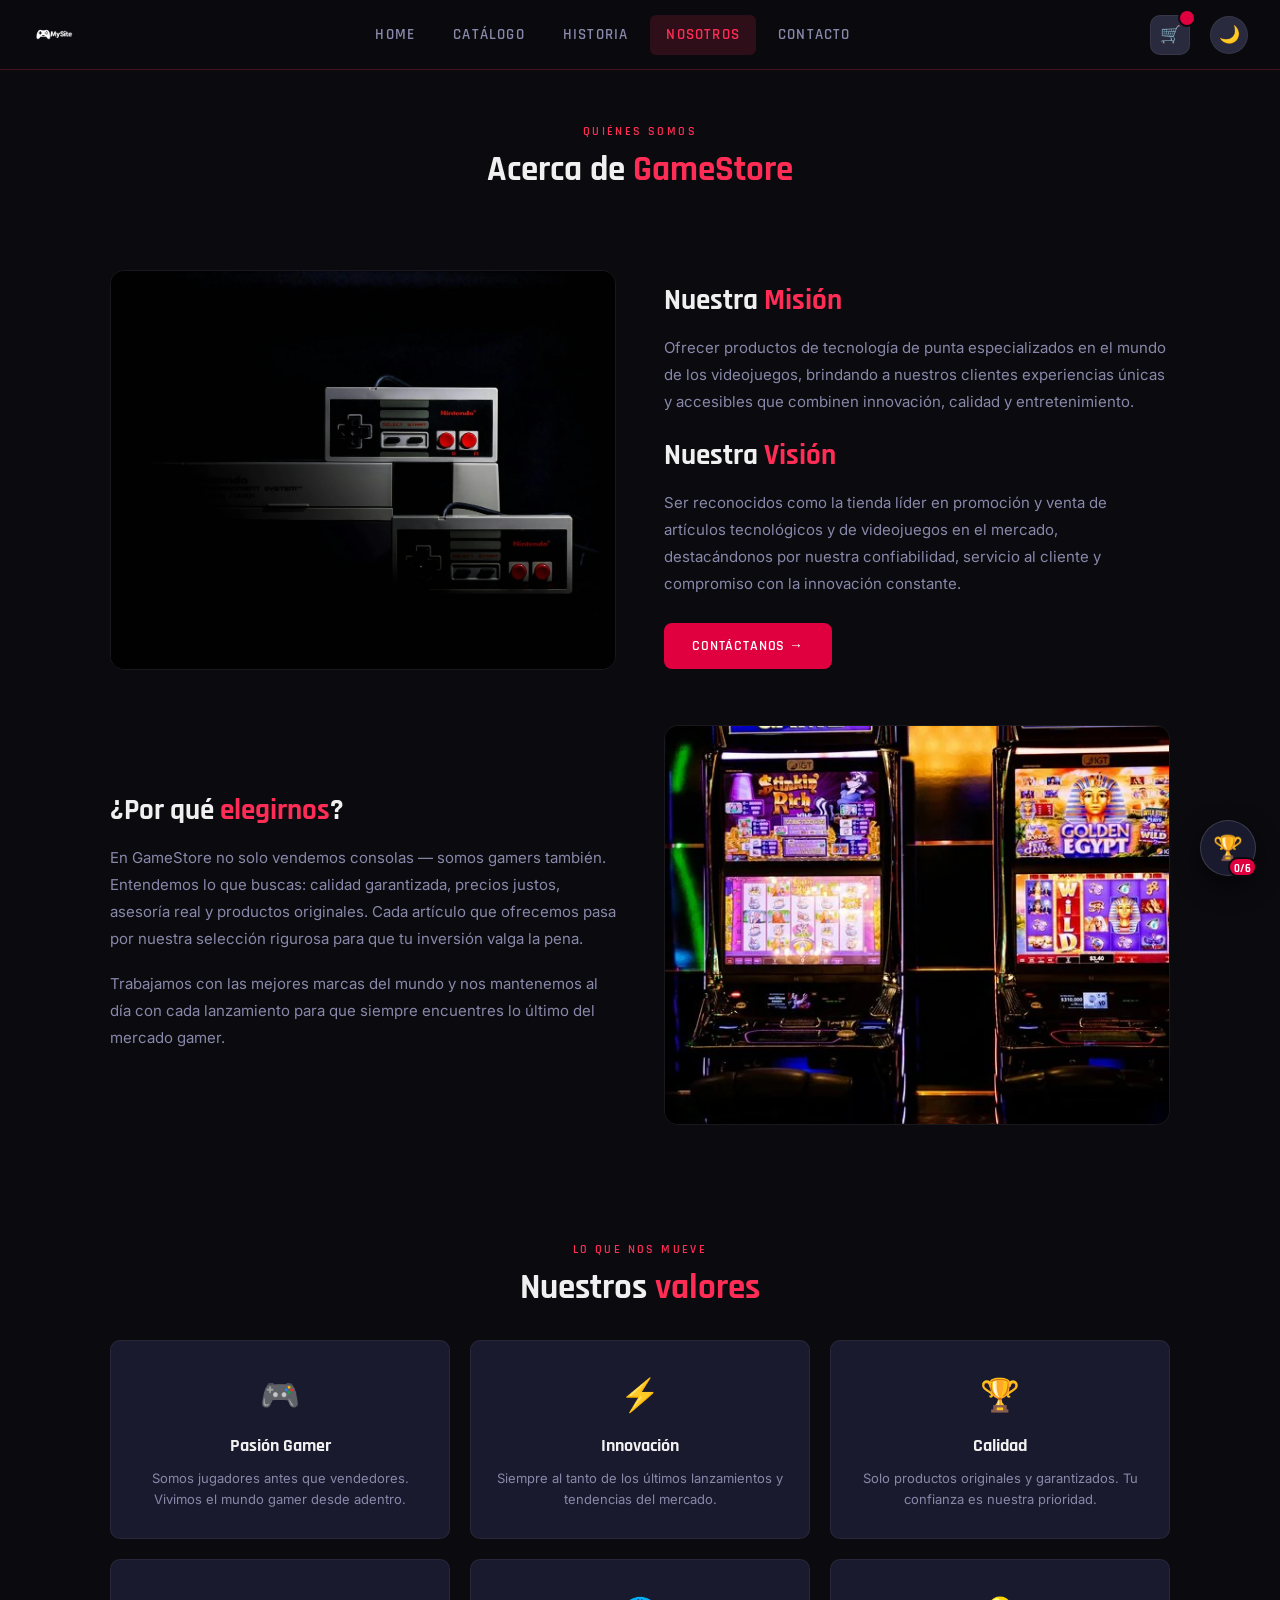
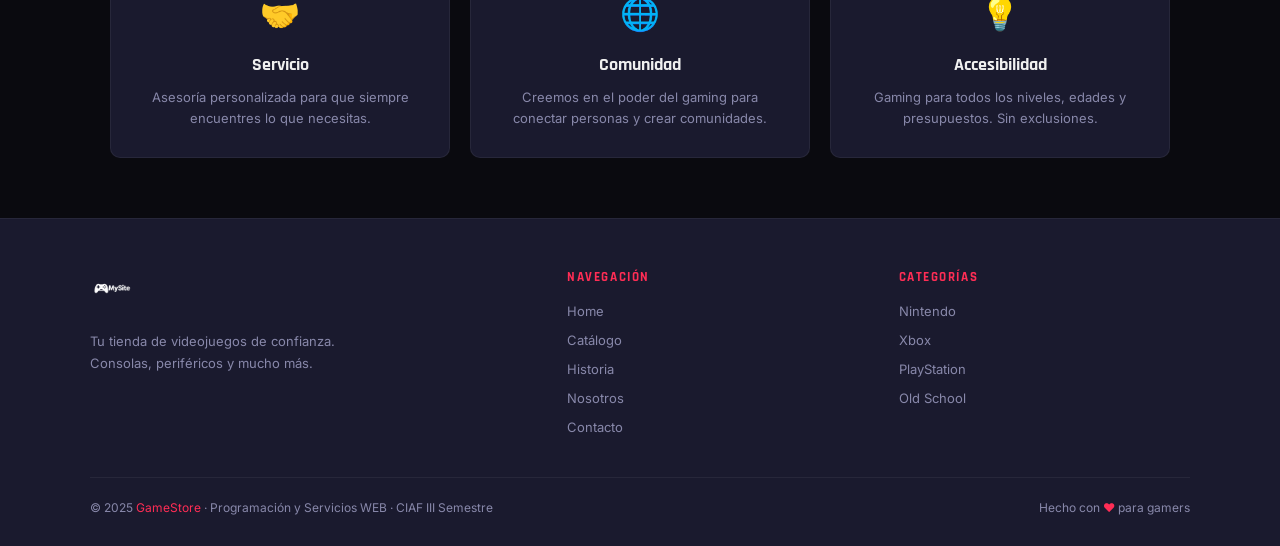
==== commit 0bd8c84e: "Lighthouse html/inicio" ====
--- a/acerca_de.html
+++ b/acerca_de.html
@@ -69,8 +69,10 @@
     </div>
   </nav>
 
+  <main id="main-content">
+
   <!-- HEADER -->
-  <div class="section-title reveal section-title--flush-top" id="main-content">
+  <div class="section-title reveal section-title--flush-top">
     <span class="eyebrow">Quiénes somos</span>
     <h2>Acerca de <span>GameStore</span></h2>
   </div>
@@ -151,6 +153,8 @@
   </div>
 
   <!-- FOOTER -->
+  </main>
+
   <footer>
     <div class="footer-grid">
       <div class="footer-brand">
@@ -158,7 +162,7 @@
         <p>Tu tienda de videojuegos de confianza.<br>Consolas, periféricos y mucho más.</p>
       </div>
       <div class="footer-col">
-        <h4>Navegación</h4>
+        <h3>Navegación</h3>
         <a href="inicio.html">Home</a>
         <a href="grillas.html">Catálogo</a>
         <a href="historia.html">Historia</a>
@@ -166,7 +170,7 @@
         <a href="contacto.html">Contacto</a>
       </div>
       <div class="footer-col">
-        <h4>Categorías</h4>
+        <h3>Categorías</h3>
         <a href="grillas.html#nintendo">Nintendo</a>
         <a href="grillas.html#microsoft">Xbox</a>
         <a href="grillas.html#ps_sony">PlayStation</a>
--- a/estilos.css
+++ b/estilos.css
@@ -324,7 +324,8 @@
   align-items: center;
   gap: 6px;
   padding: 8px 18px;
-  background: var(--red);
+  /* Mismo motivo que .btn-primary: var(--red) + texto blanco a 13px/600 no cumple 4.5:1 */
+  background: #e0003f;
   color: #fff;
   font-family: 'Rajdhani', sans-serif;
   font-size: 13px;
@@ -336,9 +337,9 @@
   transition: background 0.2s, transform 0.15s;
 }
 @media (hover: hover) and (pointer: fine) {
-  .btn-card:hover { background: #e0003f; transform: scale(1.04); color: #fff; }
-}
-.btn-card:active { background: #e0003f; transform: scale(0.98); color: #fff; }
+  .btn-card:hover { background: #c10036; transform: scale(1.04); color: #fff; }
+}
+.btn-card:active { background: #c10036; transform: scale(0.98); color: #fff; }
 
 /* ── FORMULARIO MULTI-PASO ── */
 .form-section {
@@ -434,7 +435,8 @@
 .btn-prev:active { background: var(--surface2-hover); }
 .btn-next, .btn-submit {
   flex: 1; padding: 11px;
-  background: var(--red);
+  /* Mismo motivo que .btn-primary: var(--red) + texto blanco a 15px/600 no cumple 4.5:1 */
+  background: #e0003f;
   color: #fff;
   border: none; border-radius: 8px;
   font-family: 'Rajdhani', sans-serif;
@@ -442,9 +444,9 @@
   cursor: pointer; transition: background 0.2s;
 }
 @media (hover: hover) and (pointer: fine) {
-  .btn-next:hover, .btn-submit:hover { background: #e0003f; }
-}
-.btn-next:active, .btn-submit:active { background: #e0003f; }
+  .btn-next:hover, .btn-submit:hover { background: #c10036; }
+}
+.btn-next:active, .btn-submit:active { background: #c10036; }
 
 /* ── FOOTER ── */
 footer {
@@ -468,7 +470,7 @@
    el navbar (misma imagen, mismas proporciones, mismo tamaño casi cuadrado). */
 .footer-brand .logo { width: fit-content; margin-bottom: 12px; }
 .footer-brand p { color: var(--muted); font-size: 13px; line-height: 1.7; }
-.footer-col h4 {
+.footer-col h3 {
   font-family: 'Rajdhani', sans-serif;
   font-size: 13px;
   font-weight: 700;
@@ -680,7 +682,10 @@
   align-items: center;
   gap: 8px;
   padding: 12px 28px;
-  background: var(--red);
+  /* #e0003f en vez de var(--red): con texto blanco a 14px/600 no llega al "texto grande"
+     de WCAG (necesitaría 700 o más), así que necesita 4.5:1 de contraste. var(--red) solo
+     da 3.64:1; este tono (el mismo que ya usabas en :hover) sí cumple, con 4.95:1. */
+  background: #e0003f;
   color: #fff;
   font-family: 'Rajdhani', sans-serif;
   font-size: 14px;
@@ -694,9 +699,9 @@
   transition: background 0.2s, transform 0.15s;
 }
 @media (hover: hover) and (pointer: fine) {
-  .btn-primary:hover { background: #e0003f; transform: scale(1.03); color: #fff; }
-}
-.btn-primary:active { background: #e0003f; transform: scale(0.98); color: #fff; }
+  .btn-primary:hover { background: #c10036; transform: scale(1.03); color: #fff; }
+}
+.btn-primary:active { background: #c10036; transform: scale(0.98); color: #fff; }
 /* Variante con separación superior, para cuando el botón va justo debajo de un párrafo */
 .btn-primary--spaced { margin-top: 8px; }
 .btn-outline {
@@ -1141,7 +1146,9 @@
   min-width: 20px;
   height: 20px;
   padding: 0 4px;
-  background: var(--red);
+  /* Mismo motivo que .btn-primary: a 11px, ni siquiera font-weight:700 alcanza el umbral
+     de "texto grande" de WCAG (necesita 18.66px+), así que sigue exigiendo 4.5:1 */
+  background: #e0003f;
   color: #fff;
   font-family: 'Rajdhani', sans-serif;
   font-size: 11px;
@@ -1752,7 +1759,9 @@
   min-width: 18px;
   height: 18px;
   padding: 0 4px;
-  background: var(--red);
+  /* Mismo motivo que .badge-count: a 10px, ni font-weight:700 alcanza el umbral de
+     "texto grande" de WCAG, así que necesita 4.5:1 de contraste */
+  background: #e0003f;
   color: #fff;
   font-family: 'Rajdhani', sans-serif;
   font-size: 10px;
@@ -2101,7 +2110,7 @@
 .testimonial-avatar--red { background: var(--red); }
 .testimonial-avatar--cyan { background: var(--cyan); color: #0a0a0f; }
 .testimonial-author-text { text-align: left; }
-.testimonial-author-text h4 {
+.testimonial-author-text h3 {
   font-family: 'Rajdhani', sans-serif;
   font-size: 14px;
   font-weight: 700;
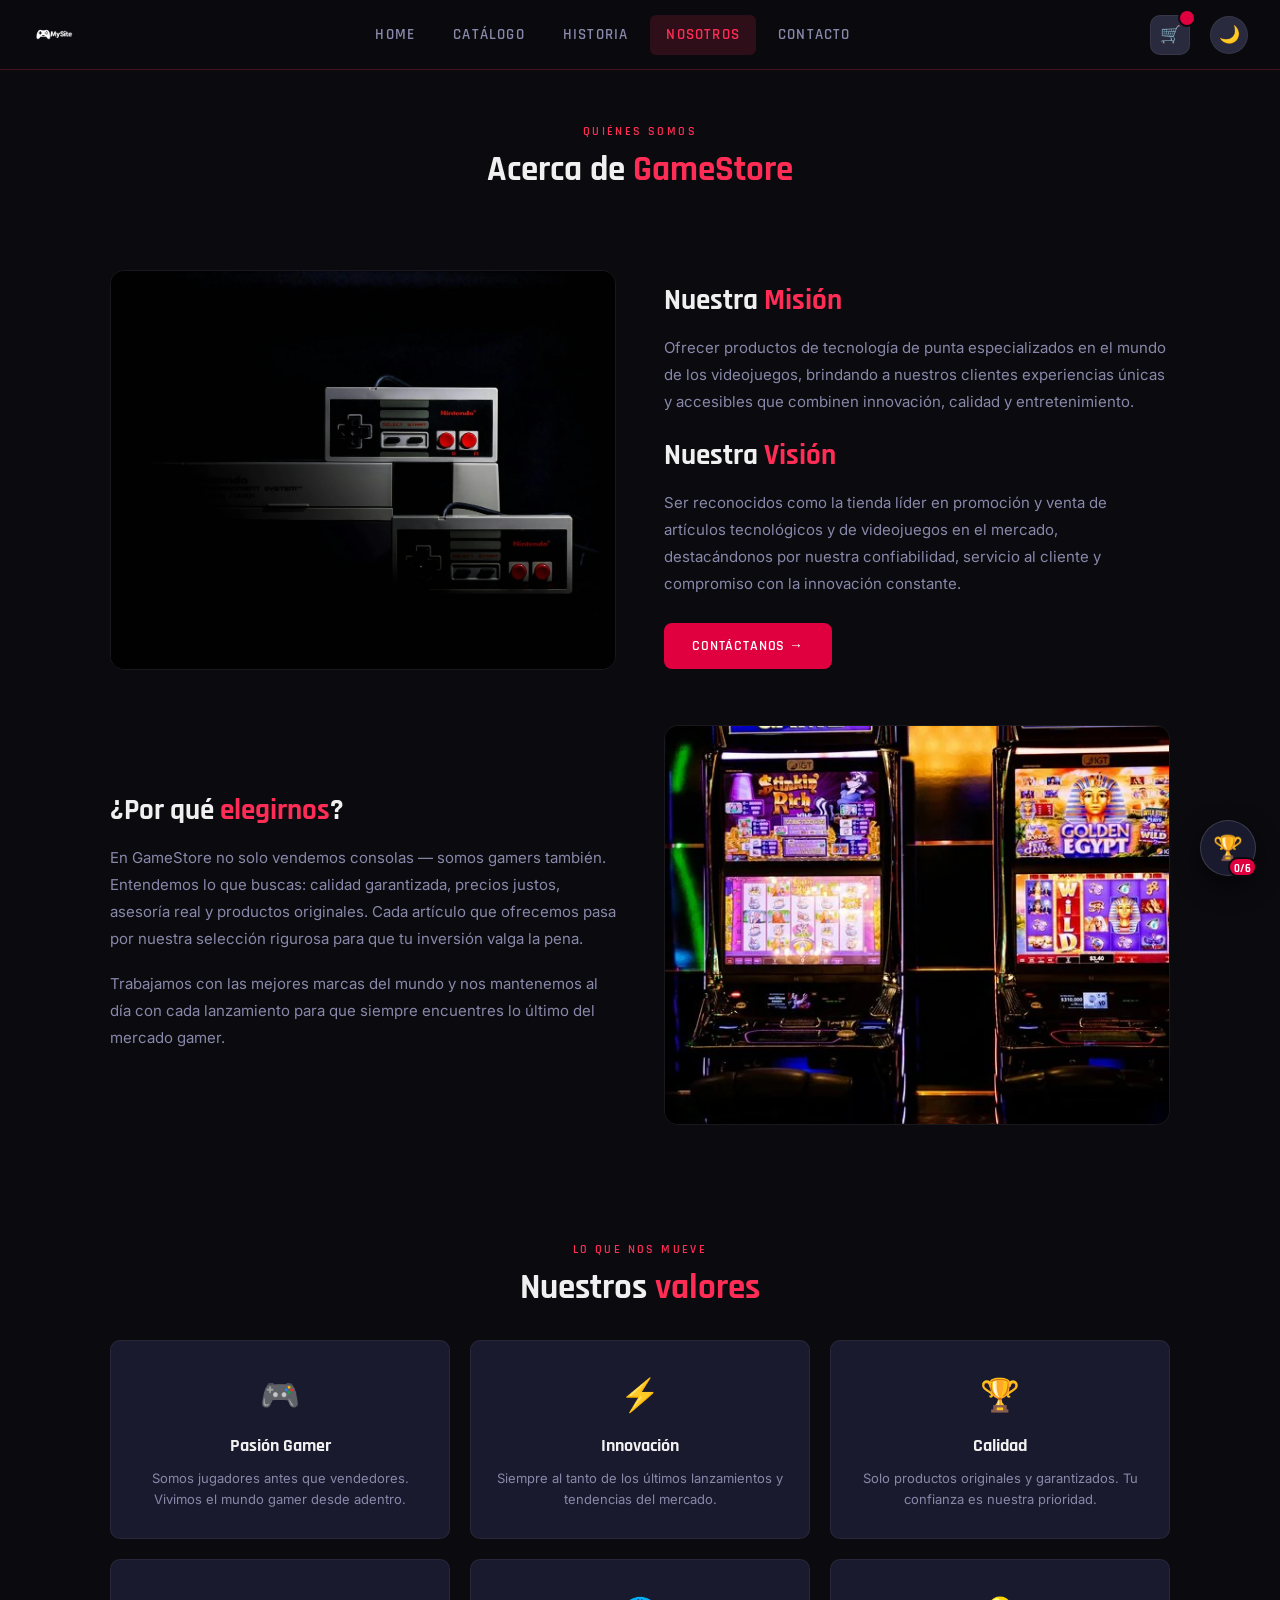
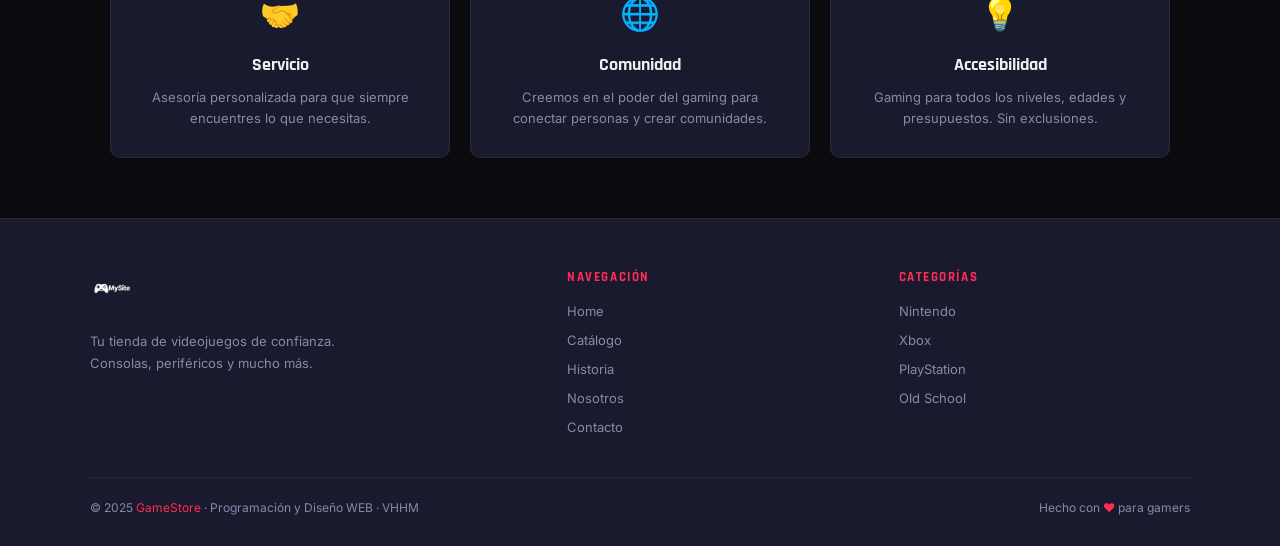
==== commit 2816d1bb: "Footer" ====
--- a/acerca_de.html
+++ b/acerca_de.html
@@ -178,7 +178,7 @@
       </div>
     </div>
     <div class="footer-bottom">
-      <p>© 2025 <span>GameStore</span> · Programación y Servicios WEB · CIAF III Semestre</p>
+      <p>© 2025 <span>GameStore</span> · Programación y Diseño WEB · VHHM</p>
       <p>Hecho con <span>♥</span> para gamers</p>
     </div>
   </footer>
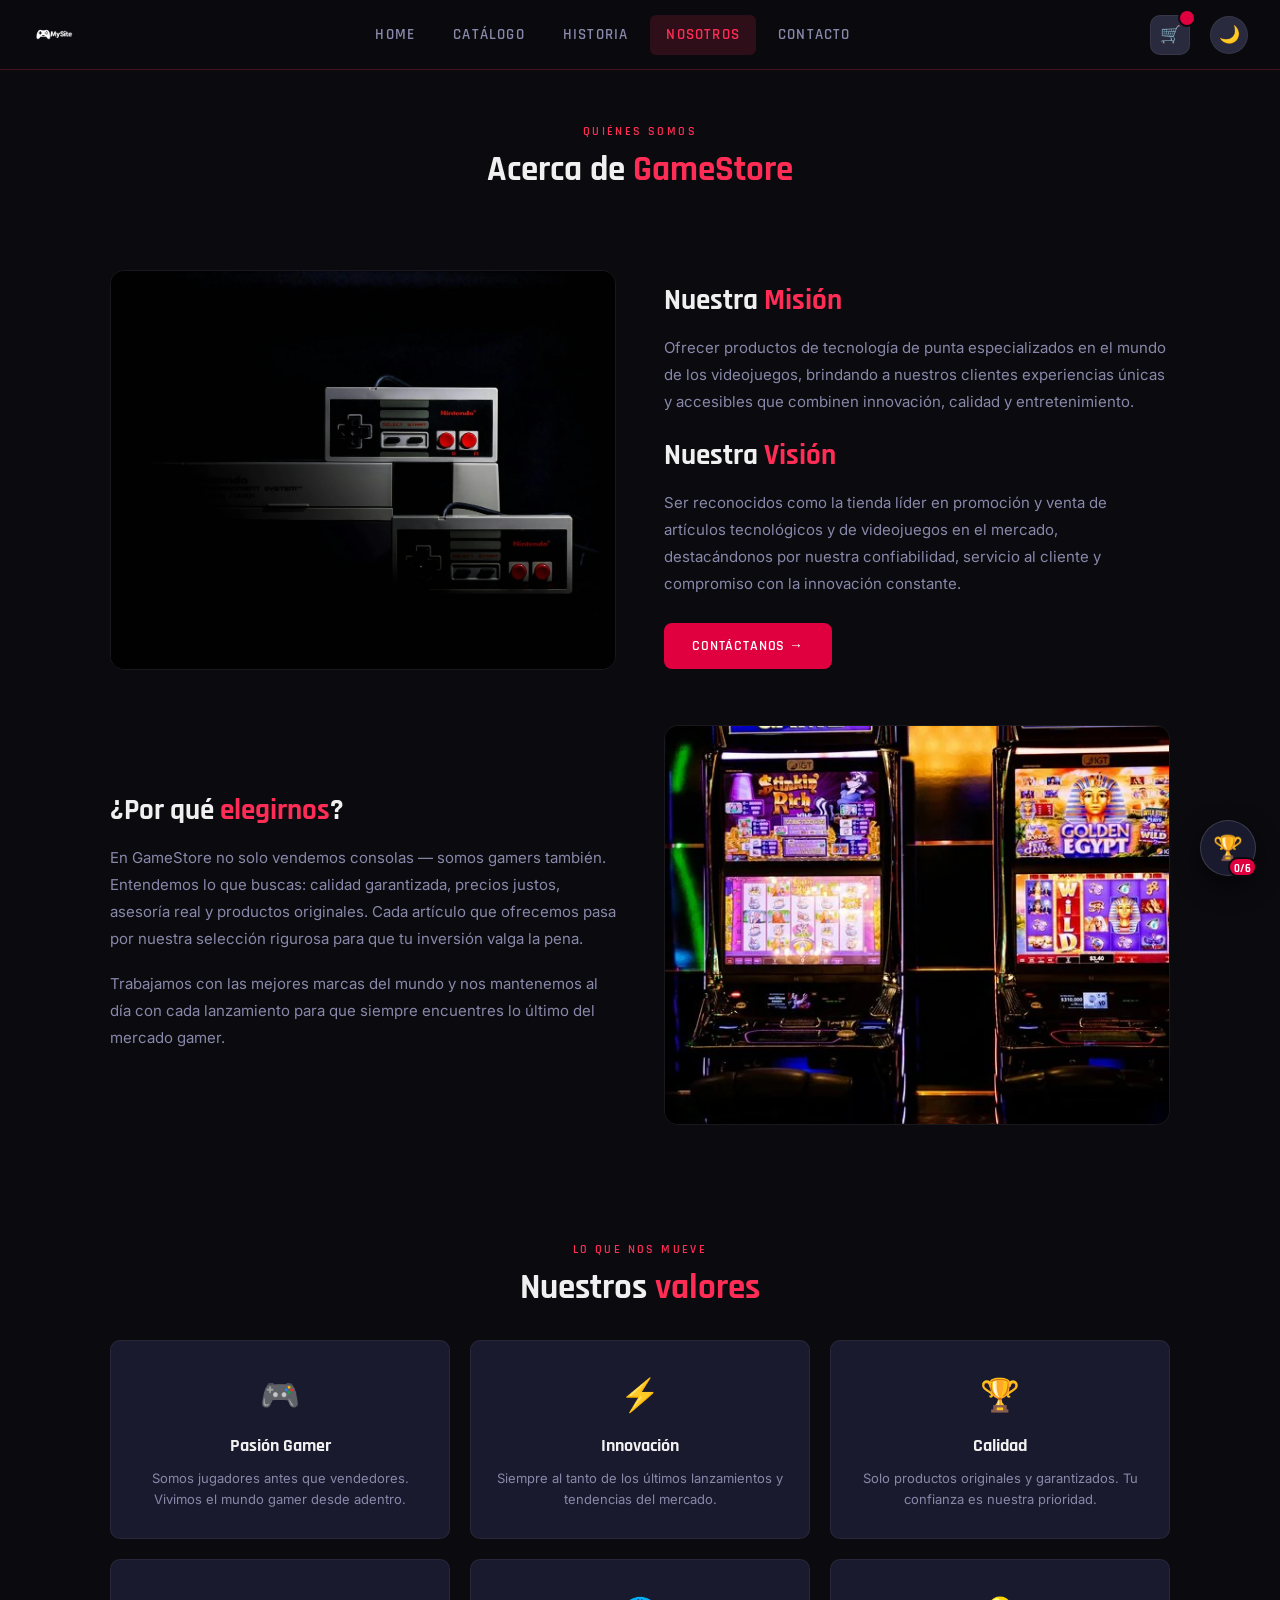
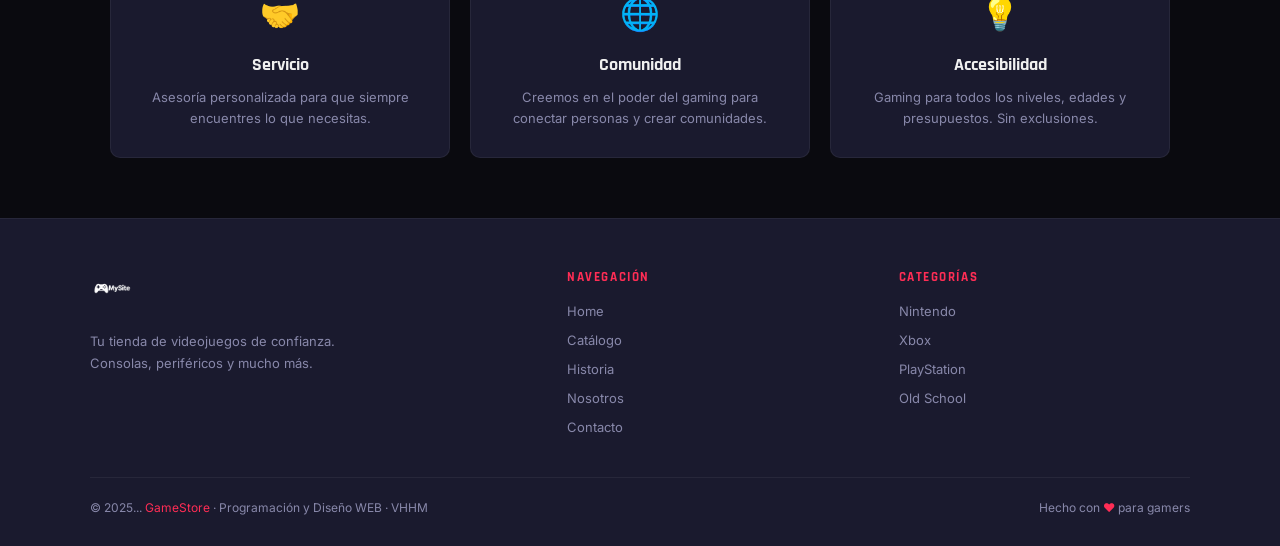
==== commit 87a549b4: "main estilos" ====
--- a/acerca_de.html
+++ b/acerca_de.html
@@ -178,7 +178,7 @@
       </div>
     </div>
     <div class="footer-bottom">
-      <p>© 2025 <span>GameStore</span> · Programación y Diseño WEB · VHHM</p>
+      <p>© 2025... <span>GameStore</span> · Programación y Diseño WEB · VHHM</p>
       <p>Hecho con <span>♥</span> para gamers</p>
     </div>
   </footer>
--- a/estilos.css
+++ b/estilos.css
@@ -171,6 +171,10 @@
 
 .menu-toggle {
   display: none;
+  width: 44px;
+  height: 44px;
+  align-items: center;
+  justify-content: center;
   font-size: 26px;
   cursor: pointer;
   color: var(--white);
@@ -757,6 +761,16 @@
 
   /* Hamburguesa siempre centrada en mobile */
   .menu-toggle {
+    position: absolute;
+    left: 50%;
+    transform: translateX(-50%);
+  }
+  /* .has-ripple (agregada por JS al primer clic, para cualquier botón con efecto ripple)
+     trae su propio "position: relative" y, al declararse más abajo en este archivo,
+     pisaba el "position: absolute" de arriba — el botón se descentraba por completo
+     después del primer clic y quedaba así para siempre en esa carga de página. Esta
+     regla, al ser más específica (dos clases en vez de una), gana sin importar el orden. */
+  .menu-toggle.has-ripple {
     position: absolute;
     left: 50%;
     transform: translateX(-50%);
@@ -790,7 +804,7 @@
   }
   .menu.active { display: flex; }
   .menu a { padding: 14px 24px; border-radius: 0; font-size: 16px; }
-  .menu-toggle { display: block; }
+  .menu-toggle { display: flex; }
 
   /* Carrusel más compacto en mobile */
   .carousel-inner img { height: 220px; }
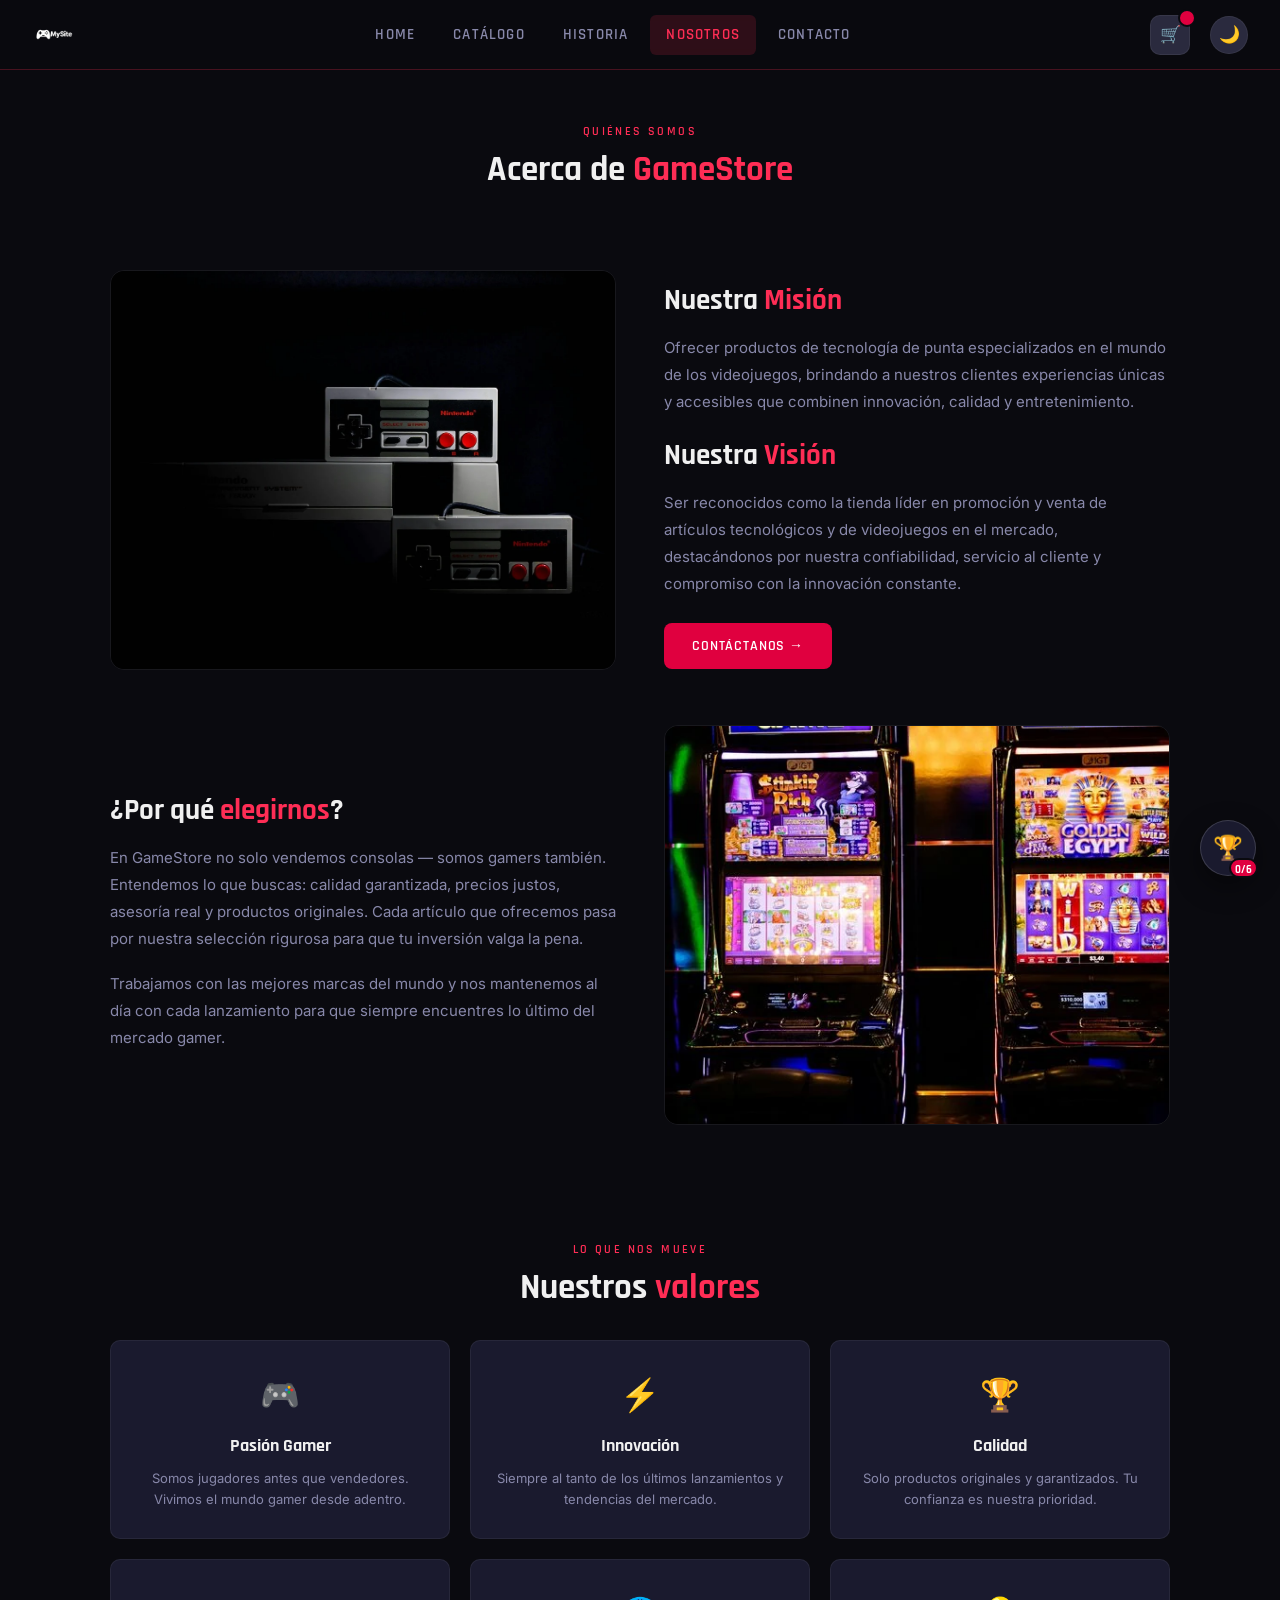
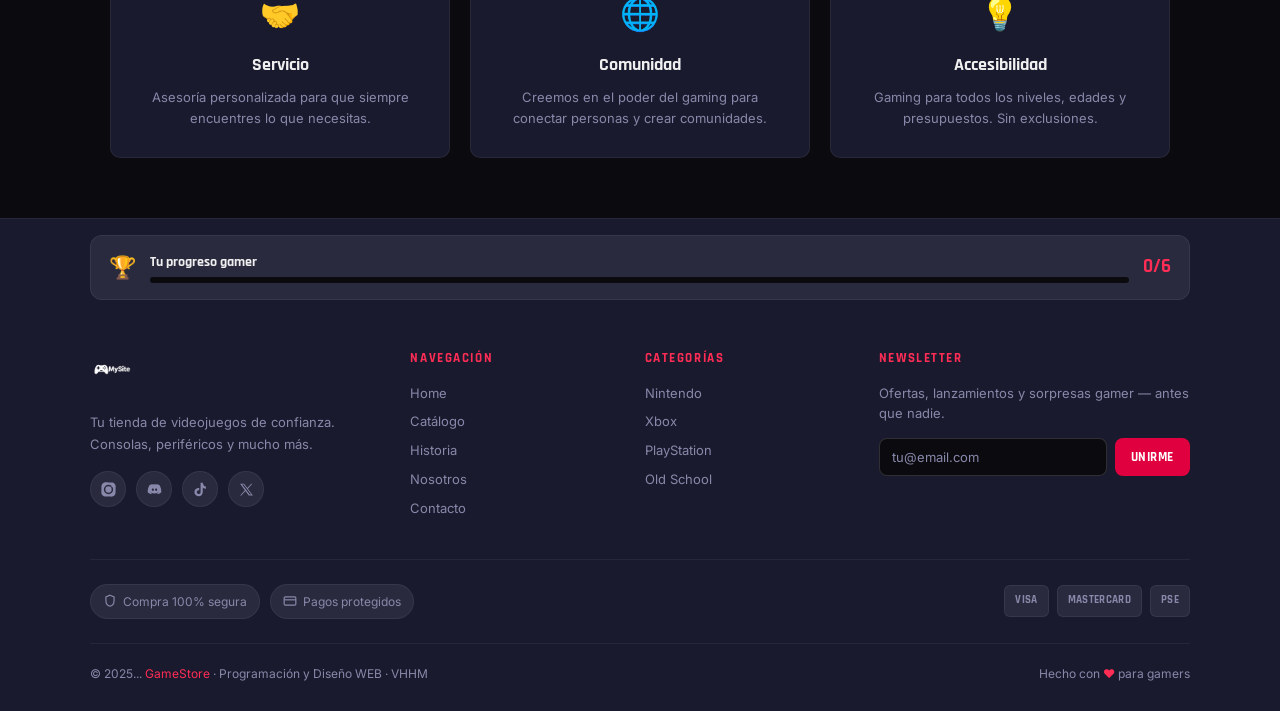
==== commit a1ce2f1a: "Nuevo Footer" ====
--- a/acerca_de.html
+++ b/acerca_de.html
@@ -156,10 +156,17 @@
   </main>
 
   <footer>
+    <div class="footer-achievements"></div>
     <div class="footer-grid">
       <div class="footer-brand">
         <a href="inicio.html" class="logo"><picture><source srcset="IMAGENES/mysite.webp" type="image/webp" /><img src="IMAGENES/mysite.png" alt="GameStore" width="240" height="240" loading="lazy" /></picture></a>
         <p>Tu tienda de videojuegos de confianza.<br>Consolas, periféricos y mucho más.</p>
+        <div class="footer-social">
+          <a href="#" aria-label="Síguenos en Instagram" target="_blank" rel="noopener"><svg viewBox="0 0 24 24"><path d="M12 2c2.7 0 3 0 4.1.06 1.1.05 1.85.23 2.5.48.7.27 1.28.64 1.87 1.22.58.59.95 1.17 1.22 1.87.25.66.43 1.4.48 2.5C22 9 22 9.3 22 12s0 3-.06 4.1c-.05 1.1-.23 1.85-.48 2.5a5 5 0 0 1-1.22 1.87 5 5 0 0 1-1.87 1.22c-.66.25-1.4.43-2.5.48C15 22 14.7 22 12 22s-3 0-4.1-.06c-1.1-.05-1.85-.23-2.5-.48a5 5 0 0 1-1.87-1.22 5 5 0 0 1-1.22-1.87c-.25-.66-.43-1.4-.48-2.5C2 15 2 14.7 2 12s0-3 .06-4.1c.05-1.1.23-1.85.48-2.5.27-.7.64-1.28 1.22-1.87.59-.58 1.17-.95 1.87-1.22.66-.25 1.4-.43 2.5-.48C9 2 9.3 2 12 2zm0 3.4A6.6 6.6 0 1 0 12 18.6 6.6 6.6 0 0 0 12 5.4zm0 2.16a4.44 4.44 0 1 1 0 8.88 4.44 4.44 0 0 1 0-8.88zm6.86-.4a1.44 1.44 0 1 1-2.88 0 1.44 1.44 0 0 1 2.88 0z"/></svg></a>
+          <a href="#" aria-label="Únete a nuestro Discord" target="_blank" rel="noopener"><svg viewBox="0 0 24 24"><path d="M18.9 5.7A15.8 15.8 0 0 0 15 4.5l-.2.4c1.4.4 2.6.9 3.7 1.6a13 13 0 0 0-13-.1c1.1-.7 2.4-1.3 3.8-1.6L9 4.5a15.8 15.8 0 0 0-3.9 1.2C2.9 9.3 2.2 12.7 2.5 16.1a15.9 15.9 0 0 0 4.9 2.5l.7-1.2a10 10 0 0 1-1.6-.8l.4-.3a11.4 11.4 0 0 0 10.2 0l.4.3c-.5.3-1 .5-1.6.8l.7 1.2a15.9 15.9 0 0 0 4.9-2.5c.4-3.9-.6-7.3-2.6-10.4zM9.7 14c-.8 0-1.5-.8-1.5-1.7 0-1 .6-1.8 1.5-1.8s1.5.8 1.5 1.8c0 1-.7 1.7-1.5 1.7zm4.6 0c-.8 0-1.5-.8-1.5-1.7 0-1 .6-1.8 1.5-1.8s1.5.8 1.5 1.8c0 1-.6 1.7-1.5 1.7z"/></svg></a>
+          <a href="#" aria-label="Síguenos en TikTok" target="_blank" rel="noopener"><svg viewBox="0 0 24 24"><path d="M16.6 5.8c-.9-.9-1.4-2.1-1.4-3.4h-3.1v13.4a2.7 2.7 0 1 1-1.9-2.6V9.9a5.9 5.9 0 1 0 5 5.8V9.4a7.3 7.3 0 0 0 4.4 1.5V7.8c-1 0-2-.4-2.9-1.1a5 5 0 0 1-.1-.1z"/></svg></a>
+          <a href="#" aria-label="Síguenos en X" target="_blank" rel="noopener"><svg viewBox="0 0 24 24"><path d="M13.9 10.9 20.3 4h-1.6l-5.6 6-4.5-6H3l6.7 8.9L3 20.4h1.6l5.9-6.4 4.8 6.4H21l-7.1-9.5zM11.8 13l-.7-.9-5.4-7.3h2.1l4.4 5.9.7.9 5.7 7.6h-2.1L11.8 13z"/></svg></a>
+        </div>
       </div>
       <div class="footer-col">
         <h3>Navegación</h3>
@@ -175,6 +182,26 @@
         <a href="grillas.html#microsoft">Xbox</a>
         <a href="grillas.html#ps_sony">PlayStation</a>
         <a href="grillas.html#oldschool">Old School</a>
+      </div>
+      <div class="footer-col footer-newsletter">
+        <h3>Newsletter</h3>
+        <p>Ofertas, lanzamientos y sorpresas gamer — antes que nadie.</p>
+        <form class="newsletter-form">
+          <label for="newsletterEmail" class="visually-hidden">Correo electrónico</label>
+          <input type="email" id="newsletterEmail" placeholder="tu@email.com" required />
+          <button type="submit">Unirme</button>
+        </form>
+      </div>
+    </div>
+    <div class="footer-trust">
+      <div class="footer-trust-badges">
+        <span class="trust-badge"><svg viewBox="0 0 24 24" fill="none" stroke="currentColor" stroke-width="2"><path d="M12 2l7 3v6c0 4.6-3 8.9-7 10-4-1.1-7-5.4-7-10V5l7-3z"/></svg>Compra 100% segura</span>
+        <span class="trust-badge"><svg viewBox="0 0 24 24" fill="none" stroke="currentColor" stroke-width="2"><rect x="2" y="5" width="20" height="14" rx="2"/><path d="M2 10h20"/></svg>Pagos protegidos</span>
+      </div>
+      <div class="footer-payment-methods">
+        <span class="payment-icon">VISA</span>
+        <span class="payment-icon">MASTERCARD</span>
+        <span class="payment-icon">PSE</span>
       </div>
     </div>
     <div class="footer-bottom">
--- a/estilos.css
+++ b/estilos.css
@@ -64,6 +64,20 @@
 
 html { scroll-behavior: smooth; }
 
+/* Texto solo para lectores de pantalla — normalmente lo trae Bootstrap, pero se define
+   también aquí para que no dependa de que ese CDN cargue correctamente. */
+.visually-hidden {
+  position: absolute !important;
+  width: 1px !important;
+  height: 1px !important;
+  padding: 0 !important;
+  margin: -1px !important;
+  overflow: hidden !important;
+  clip: rect(0, 0, 0, 0) !important;
+  white-space: nowrap !important;
+  border: 0 !important;
+}
+
 body {
   background-color: var(--bg);
   color: var(--white);
@@ -456,15 +470,17 @@
 footer {
   background: var(--surface);
   border-top: 1px solid var(--border);
-  padding: 48px 32px 28px;
+  padding: 0 32px 28px;
+  position: relative;
 }
 .footer-grid {
   max-width: 1100px;
   margin: 0 auto;
   display: grid;
-  grid-template-columns: 1.5fr 1fr 1fr;
+  grid-template-columns: 1.3fr 0.9fr 0.9fr 1.2fr;
   gap: 40px;
   margin-bottom: 32px;
+  padding-top: 48px;
 }
 .footer-brand img { height: 44px; width: auto; transition: filter 0.3s ease; }
 /* El logo del navbar vive en un contenedor flex (se ajusta solo a su contenido).
@@ -485,14 +501,31 @@
 }
 .footer-col a {
   display: block;
+  position: relative;
+  width: fit-content;
   color: var(--muted);
   text-decoration: none;
   font-size: 13px;
   margin-bottom: 8px;
   transition: color 0.2s;
 }
+/* Subrayado animado: crece de izquierda a derecha al pasar el mouse, en vez de un
+   simple cambio de color — un detalle vivo que el footer no tenía antes. */
+.footer-col a::after {
+  content: '';
+  position: absolute;
+  left: 0;
+  bottom: -1px;
+  width: 100%;
+  height: 1px;
+  background: var(--red);
+  transform: scaleX(0);
+  transform-origin: left;
+  transition: transform 0.25s ease;
+}
 @media (hover: hover) and (pointer: fine) {
   .footer-col a:hover { color: var(--white); }
+  .footer-col a:hover::after { transform: scaleX(1); }
 }
 .footer-col a:active { color: var(--white); }
 .footer-bottom {
@@ -506,6 +539,168 @@
 }
 .footer-bottom p { color: var(--muted); font-size: 12px; }
 .footer-bottom span { color: var(--red); }
+
+/* ── Redes sociales ── */
+.footer-social {
+  display: flex;
+  gap: 10px;
+  margin-top: 16px;
+}
+.footer-social a {
+  width: 36px;
+  height: 36px;
+  border-radius: 50%;
+  background: var(--surface2);
+  border: 1px solid var(--border);
+  display: flex;
+  align-items: center;
+  justify-content: center;
+  color: var(--muted);
+  transition: color 0.2s ease, border-color 0.2s ease, transform 0.2s ease;
+}
+.footer-social a svg { width: 17px; height: 17px; fill: currentColor; }
+@media (hover: hover) and (pointer: fine) {
+  .footer-social a:hover { color: var(--white); border-color: var(--red); transform: translateY(-3px); }
+}
+.footer-social a:active { color: var(--white); border-color: var(--red); transform: scale(0.94); }
+
+/* ── Newsletter ── */
+.footer-newsletter p { color: var(--muted); font-size: 13px; line-height: 1.6; margin-bottom: 14px; }
+.newsletter-form { display: flex; gap: 8px; }
+.newsletter-form input {
+  flex: 1;
+  min-width: 0;
+  padding: 10px 12px;
+  background: var(--bg);
+  border: 1px solid var(--border-strong, var(--border));
+  border-radius: 8px;
+  color: var(--white);
+  font-family: 'Inter', sans-serif;
+  font-size: 13px;
+  outline: none;
+  transition: border-color 0.2s;
+}
+.newsletter-form input:focus { border-color: var(--red); }
+.newsletter-form input::placeholder { color: var(--muted); }
+.newsletter-form button {
+  flex-shrink: 0;
+  padding: 10px 16px;
+  /* Mismo motivo que .btn-primary: var(--red) con texto blanco solo da 3.65:1, no
+     alcanza 4.5:1. Este tono sí cumple (ya usado en el resto del sitio para esto). */
+  background: #e0003f;
+  color: #fff;
+  border: none;
+  border-radius: 8px;
+  font-family: 'Rajdhani', sans-serif;
+  font-size: 13px;
+  font-weight: 700;
+  letter-spacing: 0.04em;
+  text-transform: uppercase;
+  cursor: pointer;
+  transition: background-color 0.2s ease, transform 0.2s ease;
+  position: relative;
+  overflow: hidden;
+}
+.newsletter-form button:hover { background: #c10036; }
+.newsletter-form button:active { background: #c10036; transform: scale(0.96); }
+.newsletter-form.is-invalid input { border-color: var(--red); animation: newsletter-shake 0.3s ease; }
+@keyframes newsletter-shake {
+  25% { transform: translateX(-4px); }
+  75% { transform: translateX(4px); }
+}
+@media (prefers-reduced-motion: reduce) {
+  .newsletter-form.is-invalid input { animation: none; }
+}
+
+/* ── Sellos de confianza / métodos de pago ── */
+.footer-trust {
+  max-width: 1100px;
+  margin: 0 auto 24px;
+  padding-top: 24px;
+  border-top: 1px solid var(--border);
+  display: flex;
+  flex-wrap: wrap;
+  gap: 14px 28px;
+  align-items: center;
+  justify-content: space-between;
+}
+.footer-trust-badges { display: flex; flex-wrap: wrap; gap: 10px; }
+.trust-badge {
+  display: flex;
+  align-items: center;
+  gap: 6px;
+  padding: 7px 12px;
+  background: var(--surface2);
+  border: 1px solid var(--border);
+  border-radius: 999px;
+  font-size: 12px;
+  color: var(--muted);
+  white-space: nowrap;
+}
+.trust-badge svg { width: 14px; height: 14px; flex-shrink: 0; }
+.footer-payment-methods { display: flex; gap: 8px; align-items: center; }
+.payment-icon {
+  padding: 6px 10px;
+  background: var(--surface2);
+  border: 1px solid var(--border);
+  border-radius: 6px;
+  font-family: 'Rajdhani', sans-serif;
+  font-size: 11px;
+  font-weight: 700;
+  letter-spacing: 0.03em;
+  color: var(--muted);
+}
+
+/* ── Widget de logros en vivo: reaprovecha el sistema de achievements ya existente ── */
+.footer-achievements {
+  max-width: 1100px;
+  margin: 0 auto;
+  padding: 16px 0 0;
+}
+.footer-achievements-inner {
+  display: flex;
+  align-items: center;
+  gap: 14px;
+  padding: 14px 18px;
+  background: var(--surface2);
+  border: 1px solid var(--border);
+  border-radius: 12px;
+}
+.footer-achievements-icon { font-size: 22px; flex-shrink: 0; }
+.footer-achievements-text { flex: 1; min-width: 0; }
+.footer-achievements-text strong {
+  display: block;
+  font-family: 'Rajdhani', sans-serif;
+  font-size: 14px;
+  font-weight: 700;
+  color: var(--white);
+  margin-bottom: 4px;
+}
+.footer-achievements-bar {
+  height: 6px;
+  background: var(--bg);
+  border-radius: 999px;
+  overflow: hidden;
+}
+.footer-achievements-bar-fill {
+  height: 100%;
+  background: var(--red);
+  border-radius: 999px;
+  transition: width 0.5s ease;
+}
+.footer-achievements-count {
+  font-family: 'Rajdhani', sans-serif;
+  /* 19px + bold ya cuenta como "texto grande" de WCAG (necesita 3:1, no 4.5:1) — así se
+     resuelve el contraste en ambos temas sin tocar el tono del rojo de marca. */
+  font-size: 19px;
+  font-weight: 700;
+  color: var(--red);
+  flex-shrink: 0;
+}
+
+@media (max-width: 600px) {
+  .footer-trust { flex-direction: column; align-items: flex-start; }
+}
 
 /* ── ABOUT ── */
 .about-hero {
@@ -742,6 +937,7 @@
 @media (max-width: 900px) {
   .grid-container { grid-template-columns: repeat(2, 1fr); }
   .footer-grid { grid-template-columns: 1fr 1fr; }
+  .footer-brand { grid-column: 1 / -1; }
   .about-hero { grid-template-columns: 1fr; }
   .about-values { grid-template-columns: repeat(2, 1fr); }
   .cat-section { grid-template-columns: 1fr; }
@@ -1130,11 +1326,15 @@
    Manejado por GameStore.initAchievements()
    ============================================================ */
 
-.badge-trigger {
+.badge-trigger-wrap {
   position: fixed;
   bottom: 24px;
   right: 24px;
   z-index: 900;
+  display: inline-flex;
+}
+.badge-trigger {
+  position: relative;
   width: 56px;
   height: 56px;
   border-radius: 50%;
@@ -1171,6 +1371,7 @@
   text-align: center;
   border-radius: 999px;
   border: 2px solid var(--bg, #0a0a0f);
+  z-index: 1;
 }
 
 .badge-panel {
@@ -1268,7 +1469,8 @@
 .badge-toast-icon { font-size: 26px; flex-shrink: 0; }
 
 @media (max-width: 600px) {
-  .badge-trigger { bottom: 16px; right: 16px; width: 50px; height: 50px; font-size: 20px; }
+  .badge-trigger-wrap { bottom: 16px; right: 16px; }
+  .badge-trigger { width: 50px; height: 50px; font-size: 20px; }
   .badge-panel { bottom: 78px; right: 16px; }
   .badge-toast { right: 16px; left: 16px; max-width: none; }
 }
@@ -1387,6 +1589,10 @@
   display: grid;
   grid-template-columns: 1fr 1fr;
   gap: 24px;
+  /* Sin esto, al abrir una tarjeta (crece de alto), la de al lado en la misma fila se
+     "estira" para igualarla (comportamiento por defecto de CSS Grid), dejando un espacio
+     vacío debajo de su encabezado aunque su contenido siga cerrado. */
+  align-items: start;
 }
 
 .history-card {
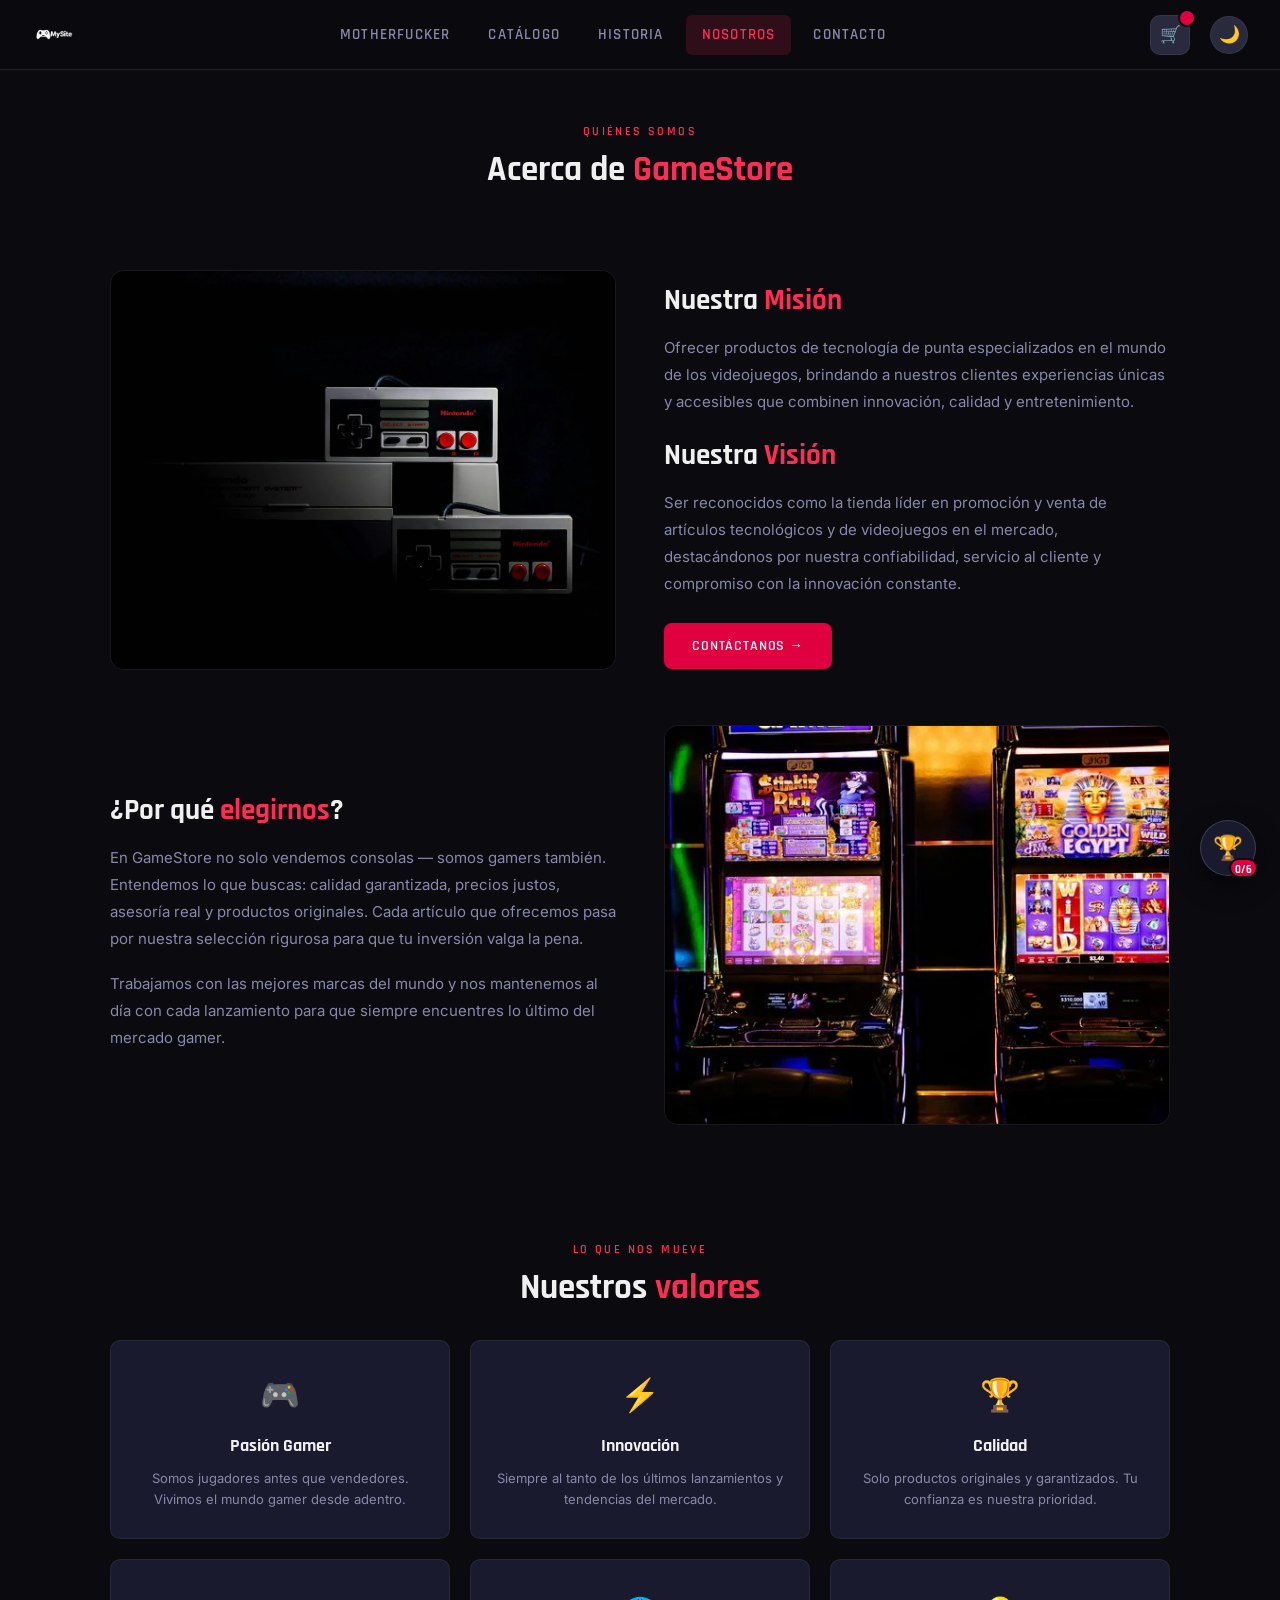
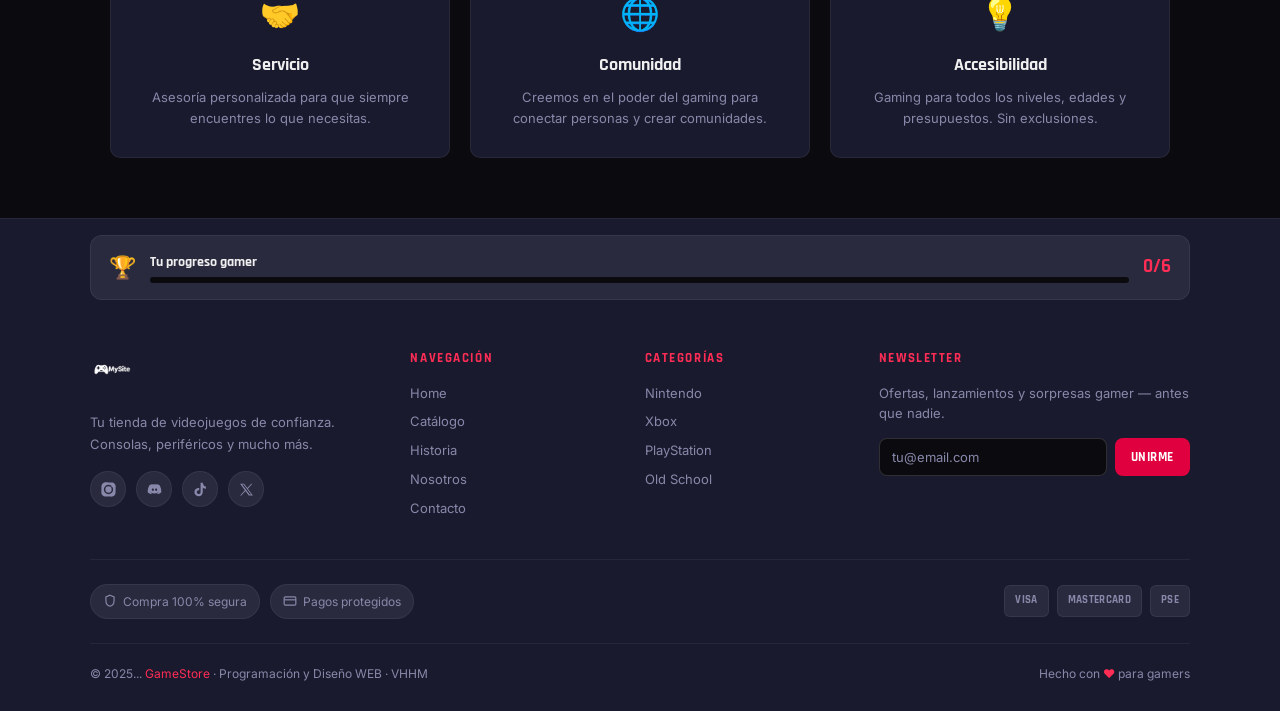
==== commit c4cf8f65: "Change 'Home' link text to 'MOTHERFUCKER' Ensayo mobile" ====
--- a/acerca_de.html
+++ b/acerca_de.html
@@ -58,7 +58,7 @@
     </a>
     <button class="menu-toggle" id="menuToggle" aria-label="Abrir menú de navegación" aria-expanded="false" aria-controls="menu">☰</button>
     <div class="menu" id="menu">
-      <a href="inicio.html">Home</a>
+      <a href="inicio.html">MOTHERFUCKER</a>
       <a href="grillas.html">Catálogo</a>
       <a href="historia.html">Historia</a>
       <a href="acerca_de.html" class="active">Nosotros</a>
@@ -219,4 +219,4 @@
     GameStoreCart.initCart();
   </script>
 </body>
-</html>+</html>
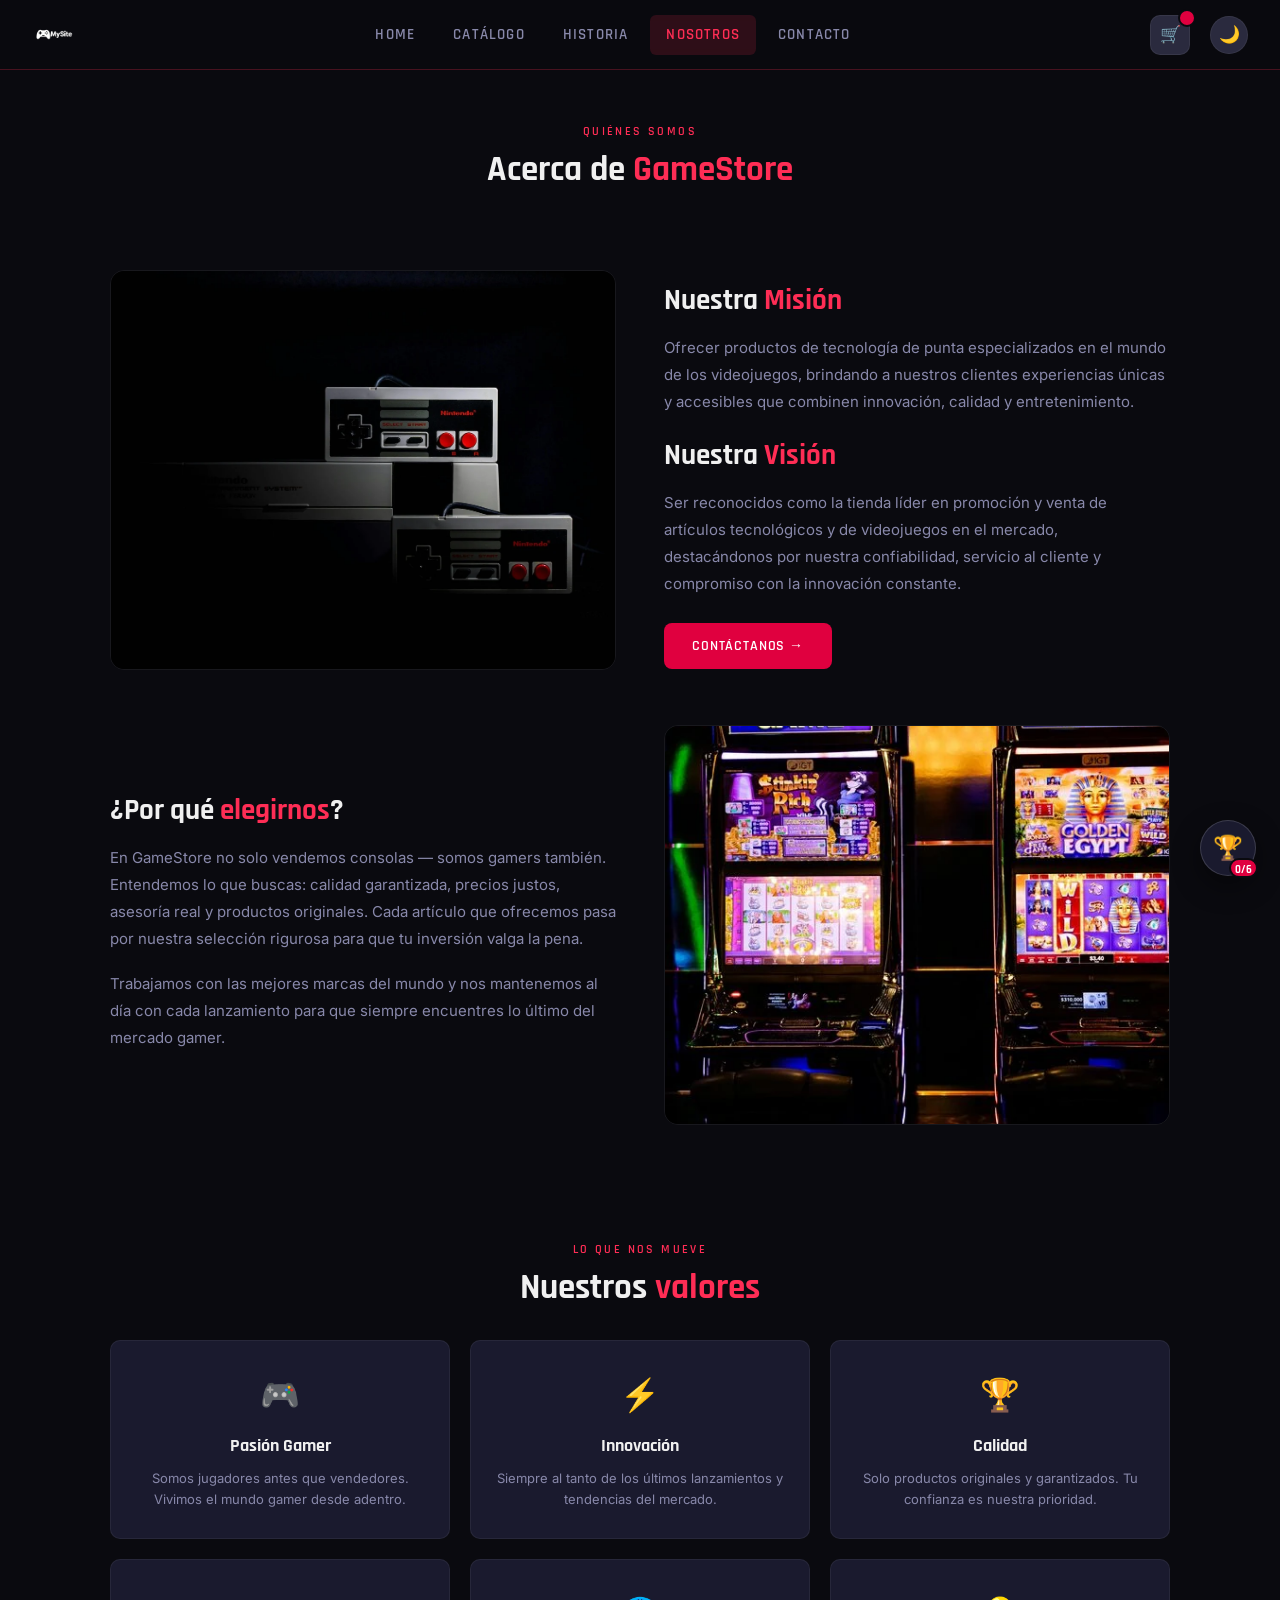
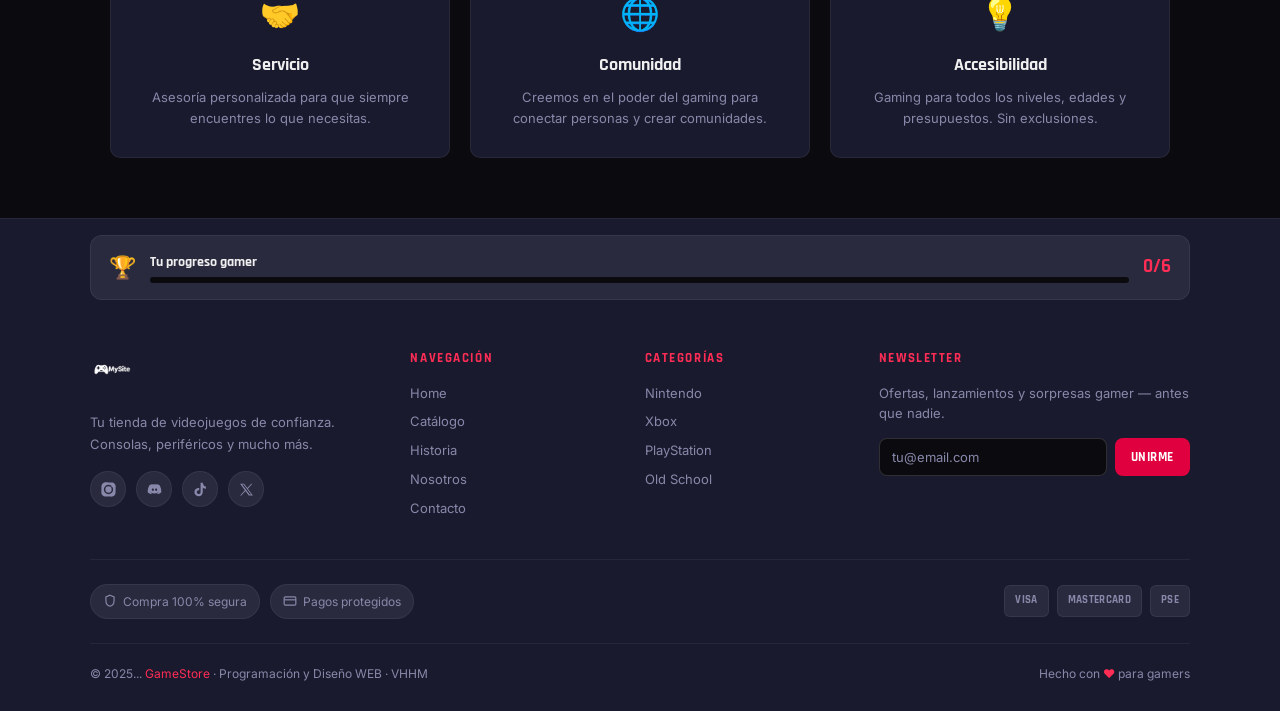
==== commit 2795887a: "Change title and menu link text in acerca_de.html Ensayo mobile" ====
--- a/acerca_de.html
+++ b/acerca_de.html
@@ -12,7 +12,7 @@
     } catch (e) {}
   })();
   </script>
-  <title>GameStore — Nosotros</title>
+  <title>MOTHERFUCKER — Nosotros</title>
 
   <!-- SEO -->
   <meta name="description" content="Conoce GameStore: la tienda de confianza para gamers de toda edad y generación. Pasión gamer, calidad garantizada." />
@@ -58,7 +58,7 @@
     </a>
     <button class="menu-toggle" id="menuToggle" aria-label="Abrir menú de navegación" aria-expanded="false" aria-controls="menu">☰</button>
     <div class="menu" id="menu">
-      <a href="inicio.html">MOTHERFUCKER</a>
+      <a href="inicio.html">Home</a>
       <a href="grillas.html">Catálogo</a>
       <a href="historia.html">Historia</a>
       <a href="acerca_de.html" class="active">Nosotros</a>
